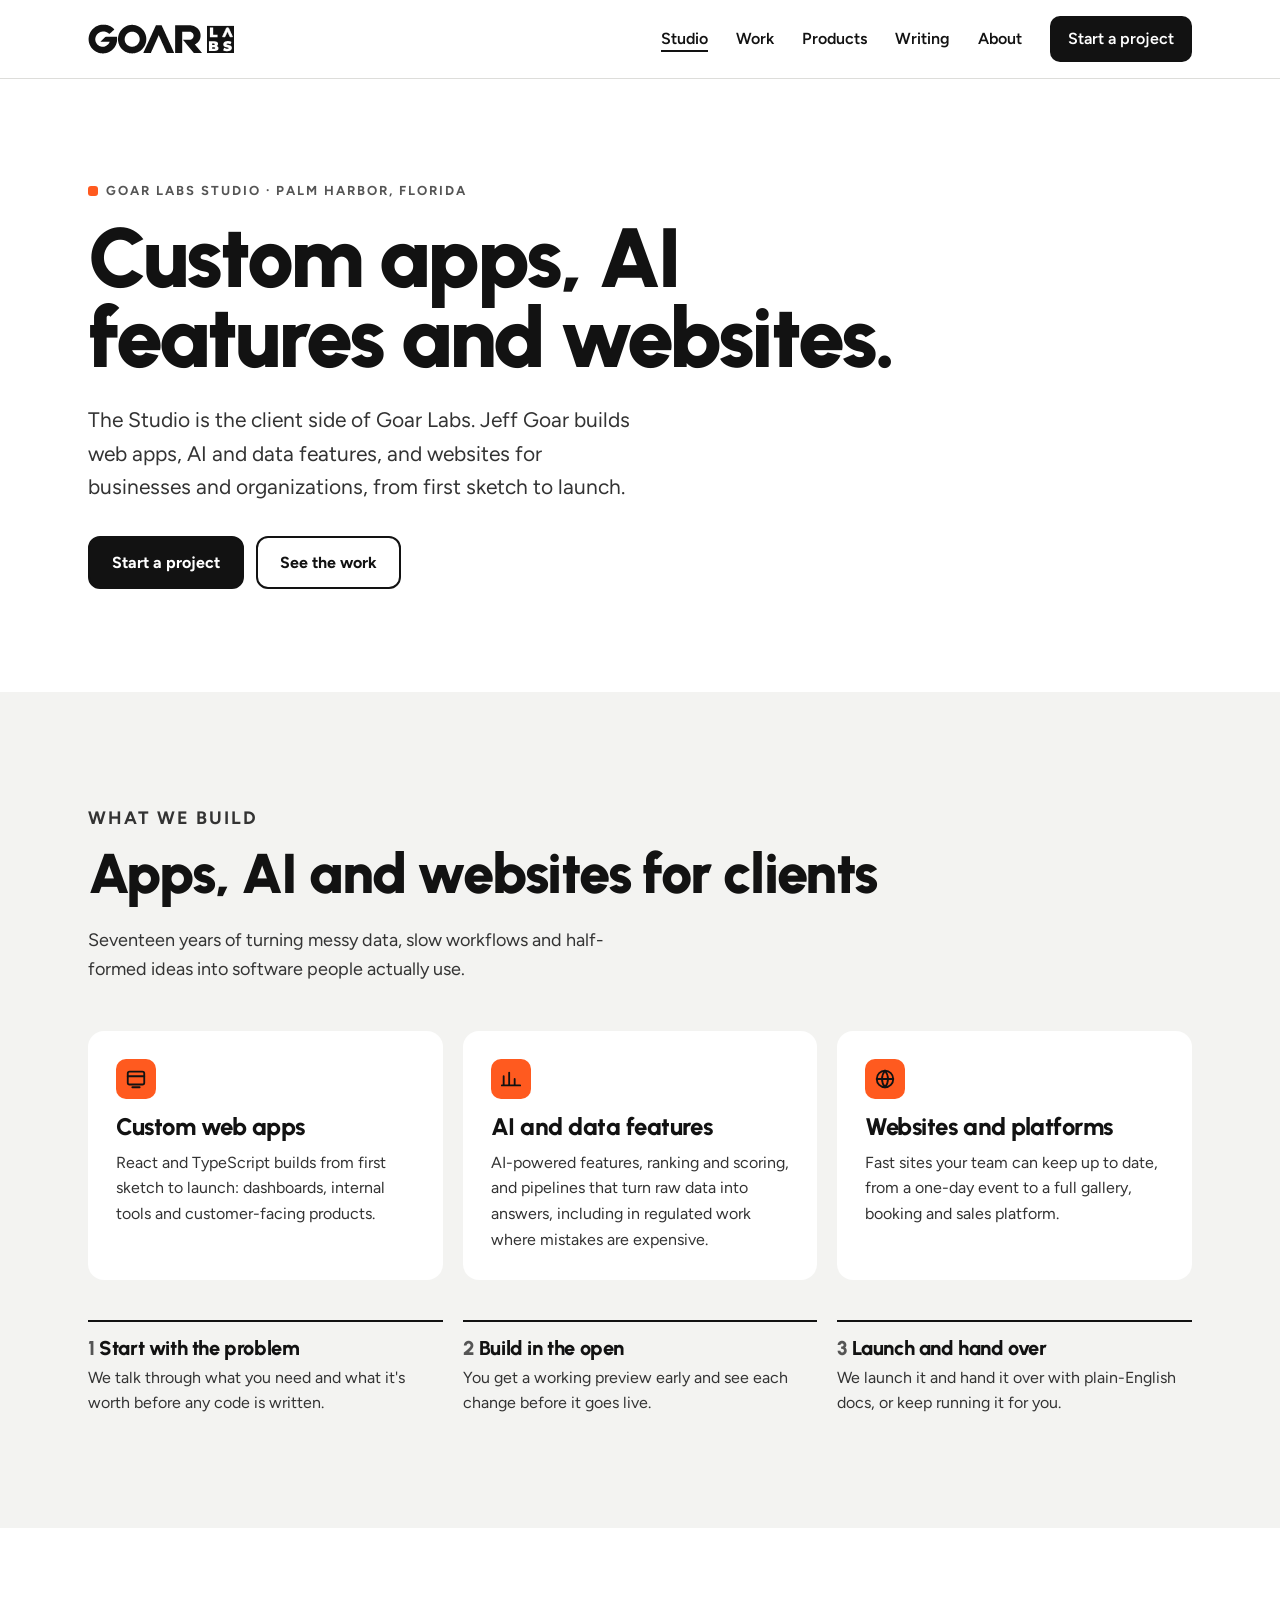
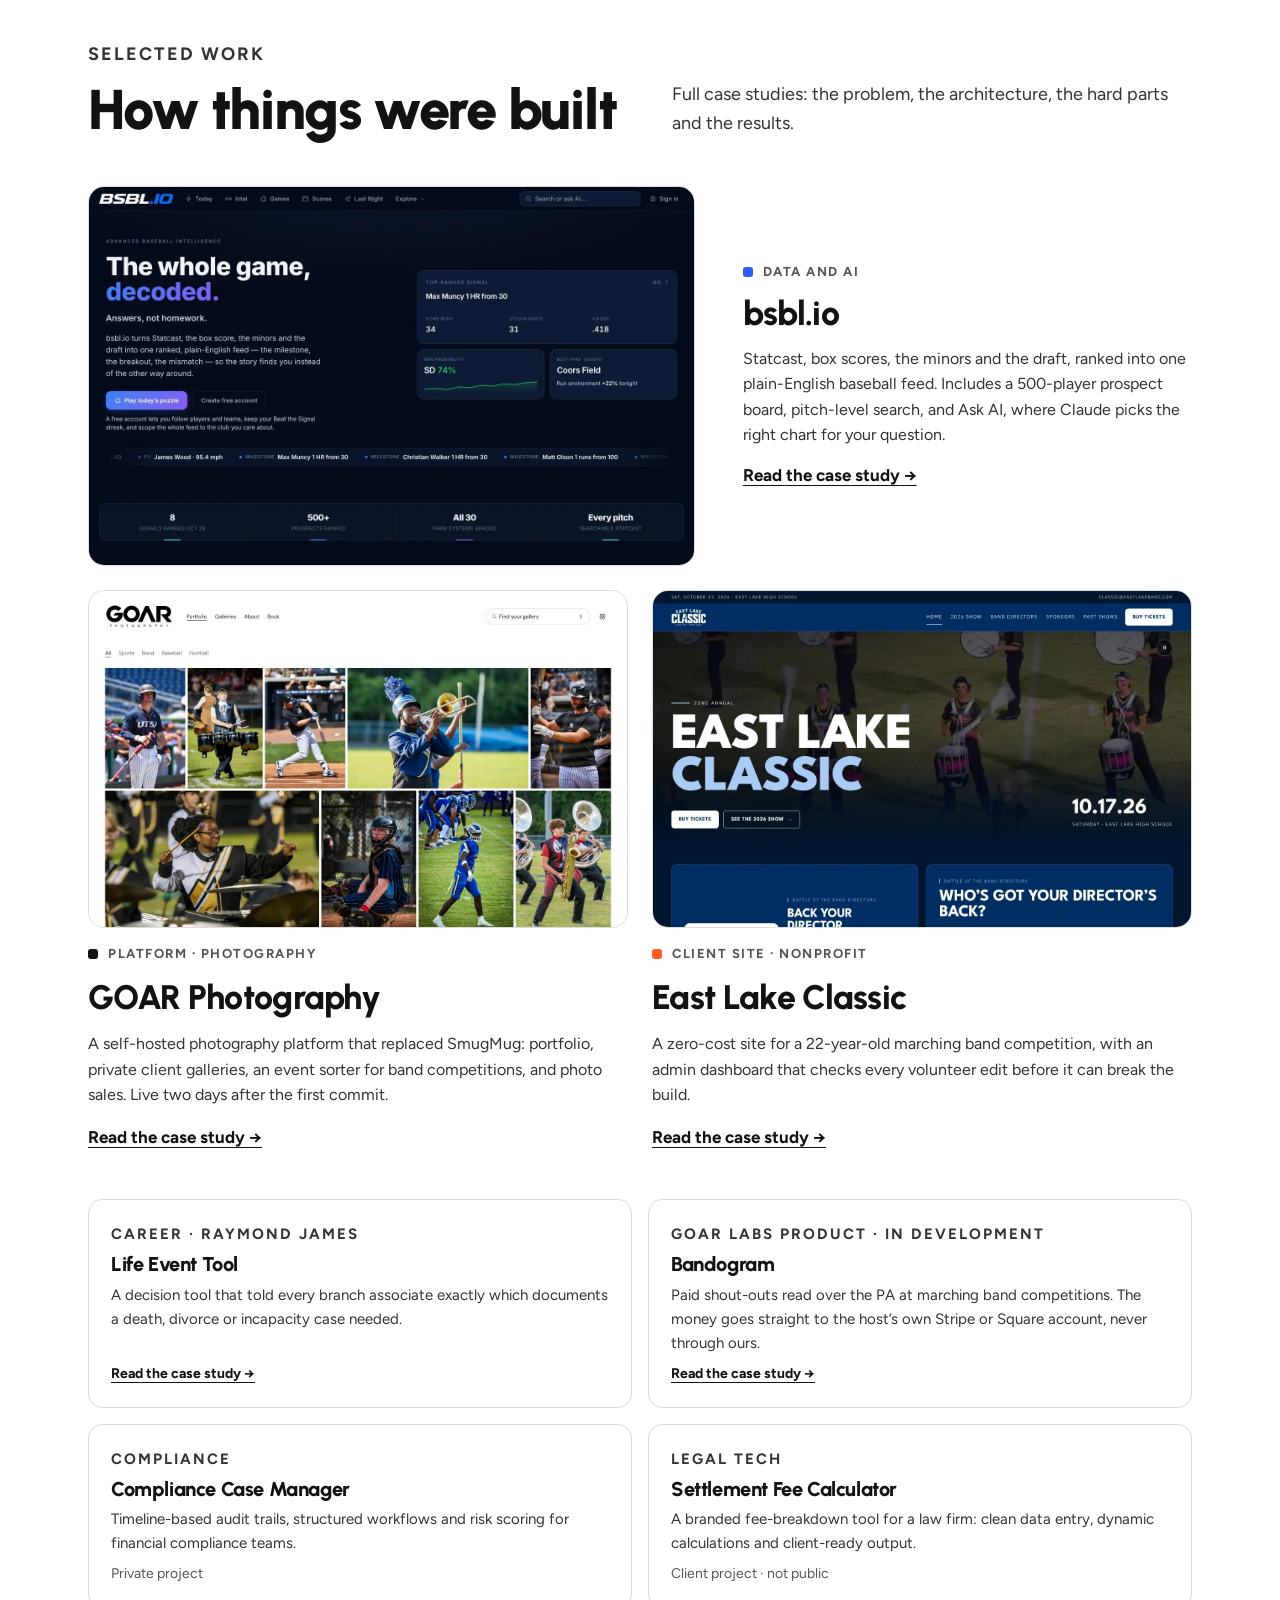
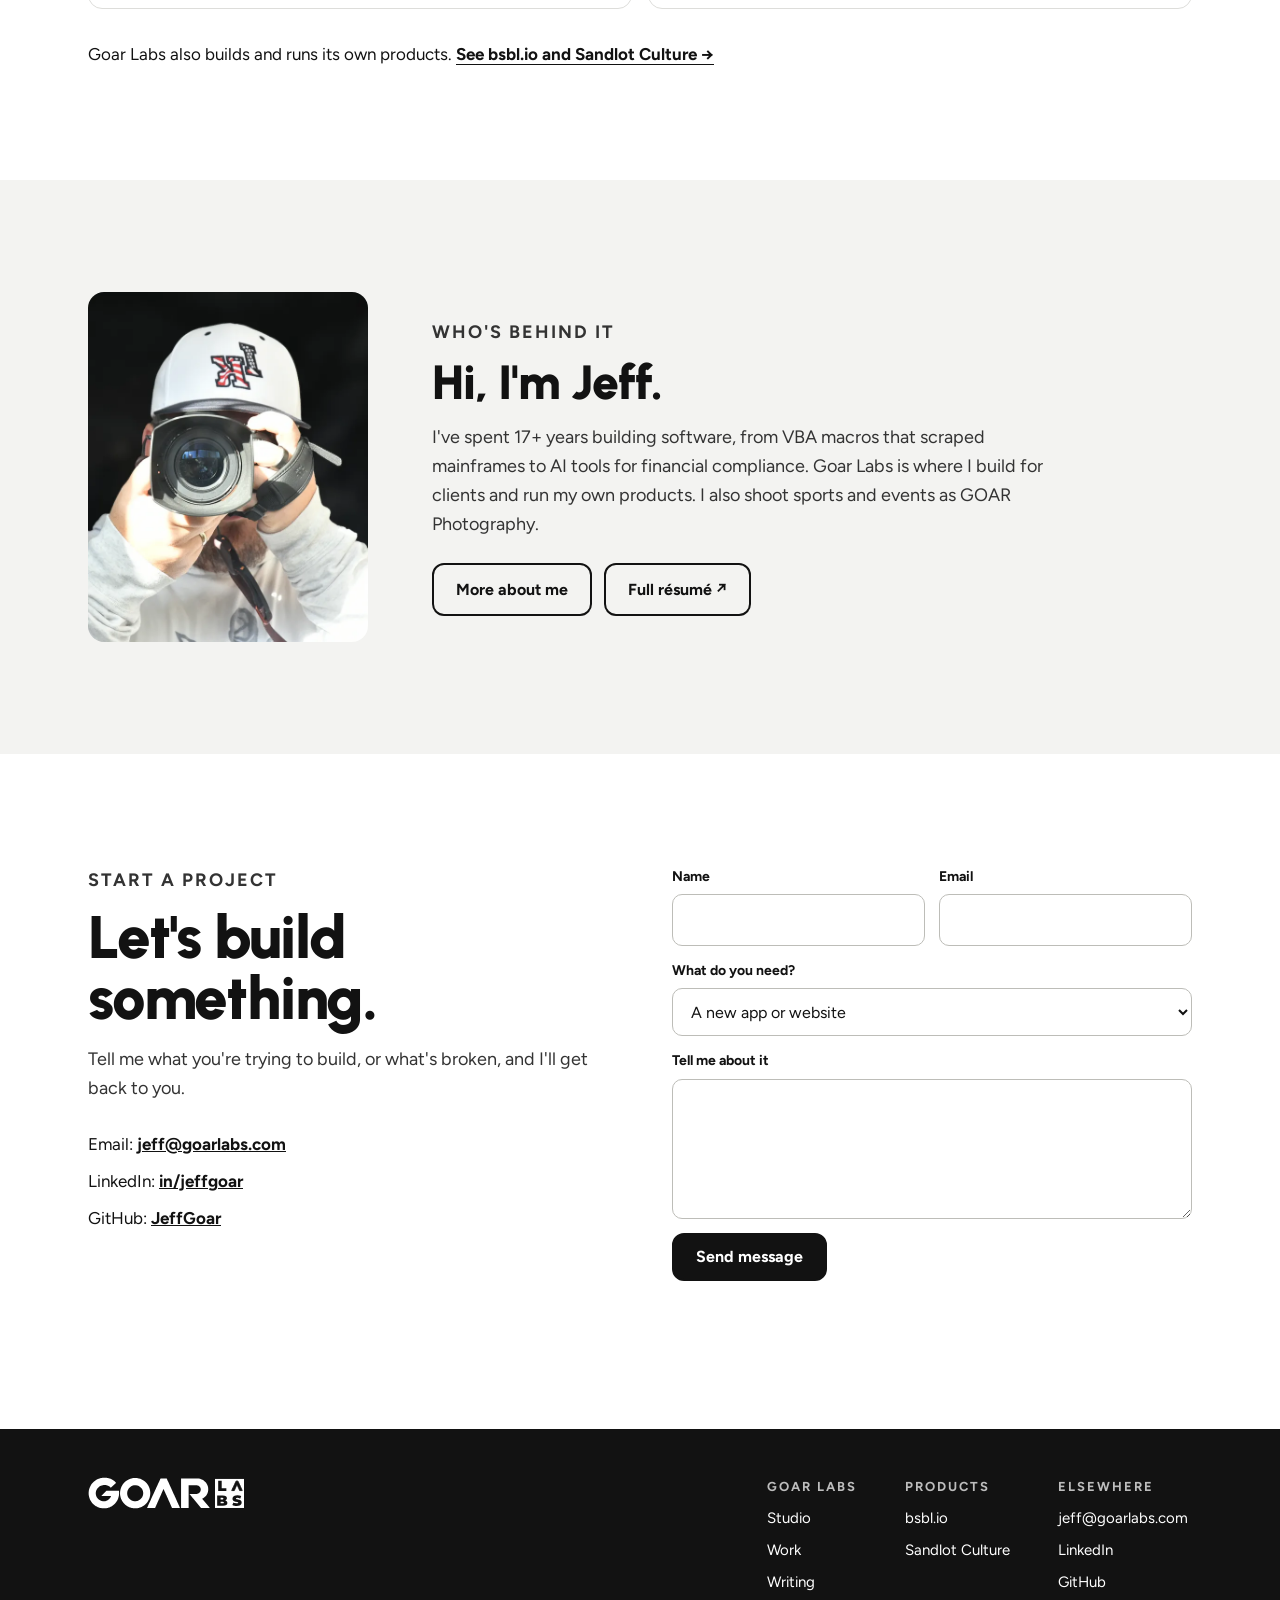
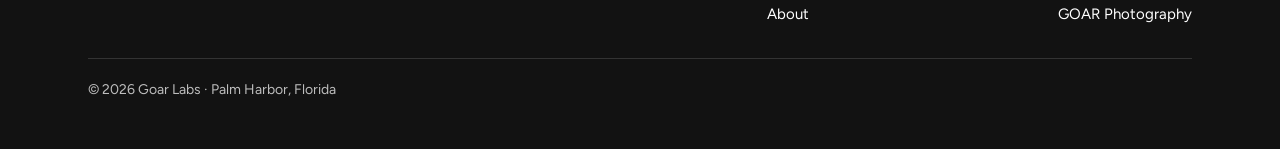
==== studio/index.html @ efc2dc74 "Goar Labs site, with a Studio page for client work Fresh start of goarlabs.com in this repo, moved f" ====
<!DOCTYPE html>
<html lang="en">
<head>
<meta charset="UTF-8">
<meta name="viewport" content="width=device-width, initial-scale=1">
<title>Goar Labs Studio: custom apps, AI features and websites</title>
<meta name="description" content="Goar Labs Studio builds custom web apps, AI and data features, and websites for businesses and organizations. Based in Palm Harbor, Florida.">
<meta name="author" content="Jeff Goar">
<link rel="canonical" href="https://goarlabs.com/studio/">
<meta property="og:type" content="website">
<meta property="og:site_name" content="Goar Labs">
<meta property="og:url" content="https://goarlabs.com/studio/">
<meta property="og:title" content="Goar Labs Studio">
<meta property="og:description" content="Goar Labs Studio builds custom web apps, AI and data features, and websites for businesses and organizations. Based in Palm Harbor, Florida.">
<meta property="og:image" content="https://goarlabs.com/og-image.png">
<meta property="og:image:width" content="1200">
<meta property="og:image:height" content="630">
<meta name="twitter:card" content="summary_large_image">
<meta name="twitter:image" content="https://goarlabs.com/og-image.png">
<meta name="theme-color" content="#FFFFFF">
<link rel="icon" href="/assets/brand/goar-labs-favicon.svg" type="image/svg+xml">
<link rel="icon" href="/assets/brand/favicon-32.png" sizes="32x32" type="image/png">
<link rel="apple-touch-icon" href="/assets/brand/apple-touch-icon.png">
<link rel="preconnect" href="https://fonts.googleapis.com">
<link rel="preconnect" href="https://fonts.gstatic.com" crossorigin>
<link rel="stylesheet" href="https://fonts.googleapis.com/css2?family=Urbanist:wght@700;800;900&family=Figtree:wght@400;500;600;700&display=swap">
<link rel="stylesheet" href="/assets/site.css">
</head>
<body>
<a class="skip-link" href="#main">Skip to content</a>
<header class="site-header"><div class="wrap">
  <a class="brand" href="/" aria-label="Goar Labs home"><img src="/assets/brand/goar-labs-logo.svg" alt="Goar Labs" width="148" height="30"></a>
  <nav class="site-nav" aria-label="Main"><a href="/studio/" aria-current="page">Studio</a><a href="/#work">Work</a><a href="/#products">Products</a><a href="/#writing">Writing</a><a href="/about.html">About</a><a class="nav-cta" href="/#contact">Start a project</a></nav>
</div></header>

<main id="main">

<section class="hero">
  <div class="wrap" style="grid-template-columns: minmax(0, 1fr)">
    <div>
      <p class="eyebrow"><span class="dot dot-studio" style="display: inline-block; margin-right: 8px; vertical-align: -1px"></span>Goar Labs Studio · Palm Harbor, Florida</p>
      <h1 style="margin-top: 16px">Custom apps, AI features and websites.</h1>
      <p class="hero-lede">The Studio is the client side of Goar Labs. Jeff Goar builds web apps, AI and data features, and websites for businesses and organizations, from first sketch to launch.</p>
      <div class="btn-row"><a class="btn btn-primary" href="#contact">Start a project</a><a class="btn btn-secondary" href="#work">See the work</a></div>
    </div>
  </div>
</section>

<section class="section section-panel" id="services">
  <div class="wrap">
    <div class="section-head">
      <div><p class="eyebrow">What we build</p><h2 style="margin-top: 12px">Apps, AI and websites for clients</h2></div>
      <p>Seventeen years of turning messy data, slow workflows and half-formed ideas into software people actually use.</p>
    </div>
    <div class="services">
      <div class="service">
        <span class="service-mark" aria-hidden="true"><svg viewBox="0 0 24 24"><rect x="3" y="4" width="18" height="14" rx="2"/><path d="M3 9h18M8 21h8"/></svg></span>
        <h3>Custom web apps</h3>
        <p>React and TypeScript builds from first sketch to launch: dashboards, internal tools and customer-facing products.</p>
      </div>
      <div class="service">
        <span class="service-mark" aria-hidden="true"><svg viewBox="0 0 24 24"><path d="M4 19V9M10 19V5M16 19v-7M22 19H2"/></svg></span>
        <h3>AI and data features</h3>
        <p>AI-powered features, ranking and scoring, and pipelines that turn raw data into answers, including in regulated work where mistakes are expensive.</p>
      </div>
      <div class="service">
        <span class="service-mark" aria-hidden="true"><svg viewBox="0 0 24 24"><circle cx="12" cy="12" r="9"/><path d="M3 12h18M12 3a14 14 0 0 1 0 18M12 3a14 14 0 0 0 0 18"/></svg></span>
        <h3>Websites and platforms</h3>
        <p>Fast sites your team can keep up to date, from a one-day event to a full gallery, booking and sales platform.</p>
      </div>
    </div>
    <div class="steps">
      <div class="step"><h3>Start with the problem</h3><p>We talk through what you need and what it's worth before any code is written.</p></div>
      <div class="step"><h3>Build in the open</h3><p>You get a working preview early and see each change before it goes live.</p></div>
      <div class="step"><h3>Launch and hand over</h3><p>We launch it and hand it over with plain-English docs, or keep running it for you.</p></div>
    </div>
  </div>
</section>

<section class="section" id="work">
  <div class="wrap">
    <div class="section-head">
      <div><p class="eyebrow">Selected work</p><h2 style="margin-top: 12px">How things were built</h2></div>
      <p>Full case studies: the problem, the architecture, the hard parts and the results.</p>
    </div>
    <div class="work-grid">
      <a class="work-card featured" href="/work/bsbl-io.html">
        <span class="work-shot"><img src="/assets/work/bsbl-io/home.webp" width="1440" height="900" alt="bsbl.io home page with the headline The whole game, decoded and a top-ranked signal card" loading="lazy"></span>
        <span style="display: flex; flex-direction: column; gap: 14px">
          <span class="work-meta"><span class="dot dot-bsbl"></span>Data and AI</span>
          <h3>bsbl.io</h3>
          <p>Statcast, box scores, the minors and the draft, ranked into one plain-English baseball feed. Includes a 500-player prospect board, pitch-level search, and Ask AI, where Claude picks the right chart for your question.</p>
          <span class="text-link">Read the case study →</span>
        </span>
      </a>
      <a class="work-card" href="/work/goar-photography.html">
        <span class="work-shot"><img src="/assets/work/goar-photography/home.webp" width="1440" height="900" alt="GOAR Photography portfolio grid of sports and marching band photos" loading="lazy"></span>
        <span class="work-meta"><span class="dot dot-ink"></span>Platform · Photography</span>
        <h3>GOAR Photography</h3>
        <p>A self-hosted photography platform that replaced SmugMug: portfolio, private client galleries, an event sorter for band competitions, and photo sales. Live two days after the first commit.</p>
        <span class="text-link">Read the case study →</span>
      </a>
      <a class="work-card" href="/work/east-lake-classic.html">
        <span class="work-shot"><img src="/assets/work/east-lake-classic/home.webp" width="1440" height="900" alt="East Lake Classic home page with a marching band hero and the show date" loading="lazy"></span>
        <span class="work-meta"><span class="dot dot-studio"></span>Client site · Nonprofit</span>
        <h3>East Lake Classic</h3>
        <p>A zero-cost site for a 22-year-old marching band competition, with an admin dashboard that checks every volunteer edit before it can break the build.</p>
        <span class="text-link">Read the case study →</span>
      </a>
    </div>
    <div class="mini-grid">
      <a class="mini" href="/work/life-event-tool.html" style="text-decoration: none"><p class="eyebrow">Career · Raymond James</p><h3>Life Event Tool</h3><p>A decision tool that told every branch associate exactly which documents a death, divorce or incapacity case needed.</p><span class="status text-link" style="color: var(--ink)">Read the case study →</span></a>
      <a class="mini" href="/work/bandogram.html" style="text-decoration: none"><p class="eyebrow">Goar Labs product · In development</p><h3>Bandogram</h3><p>Paid shout-outs read over the PA at marching band competitions. The money goes straight to the host’s own Stripe or Square account, never through ours.</p><span class="status text-link" style="color: var(--ink)">Read the case study →</span></a>
      <div class="mini"><p class="eyebrow">Compliance</p><h3>Compliance Case Manager</h3><p>Timeline-based audit trails, structured workflows and risk scoring for financial compliance teams.</p><span class="status">Private project</span></div>
      <div class="mini"><p class="eyebrow">Legal tech</p><h3>Settlement Fee Calculator</h3><p>A branded fee-breakdown tool for a law firm: clean data entry, dynamic calculations and client-ready output.</p><span class="status">Client project · not public</span></div>
    </div>
    <p style="margin-top: 32px">Goar Labs also builds and runs its own products. <a class="text-link" href="/#products">See bsbl.io and Sandlot Culture →</a></p>
  </div>
</section>

<section class="section section-panel about-strip">
  <div class="wrap">
    <img src="/assets/about/jeff-600.webp" width="600" height="750" alt="Jeff Goar holding a camera" loading="lazy">
    <div>
      <p class="eyebrow">Who's behind it</p>
      <h2 style="margin-top: 12px">Hi, I'm Jeff.</h2>
      <p>I've spent 17+ years building software, from VBA macros that scraped mainframes to AI tools for financial compliance. Goar Labs is where I build for clients and run my own products. I also shoot sports and events as GOAR Photography.</p>
      <div class="btn-row"><a class="btn btn-secondary" href="/about.html">More about me</a><a class="btn btn-secondary" href="https://www.jeffgoar.com/#experience" target="_blank" rel="noopener">Full résumé ↗</a></div>
    </div>
  </div>
</section>

<section class="section contact" id="contact">
  <div class="wrap">
    <div class="contact-intro">
      <p class="eyebrow">Start a project</p>
      <h2 style="margin-top: 12px">Let's build something.</h2>
      <p>Tell me what you're trying to build, or what's broken, and I'll get back to you.</p>
      <div class="contact-direct">
        <span>Email: <a href="mailto:jeff@goarlabs.com">jeff@goarlabs.com</a></span>
        <span>LinkedIn: <a href="https://www.linkedin.com/in/jeffgoar/" target="_blank" rel="noopener">in/jeffgoar</a></span>
        <span>GitHub: <a href="https://github.com/JeffGoar" target="_blank" rel="noopener">JeffGoar</a></span>
      </div>
    </div>
    <form class="contact-form" id="contact-form" novalidate>
      <div class="field-row">
        <div class="field"><label for="cf-name">Name</label><input id="cf-name" name="name" type="text" autocomplete="name" required></div>
        <div class="field"><label for="cf-email">Email</label><input id="cf-email" name="email" type="email" autocomplete="email" required></div>
      </div>
      <div class="field"><label for="cf-kind">What do you need?</label>
        <select id="cf-kind" name="kind"><option>A new app or website</option><option>An AI or data feature</option><option>Fixing or improving something</option><option>Something else</option></select>
      </div>
      <div class="field"><label for="cf-message">Tell me about it</label><textarea id="cf-message" name="message" required></textarea></div>
      <div><button class="btn btn-primary" type="submit">Send message</button></div>
      <p class="form-status" id="form-status" role="status" aria-live="polite"></p>
    </form>
  </div>
</section>
</main>

<footer class="site-footer"><div class="wrap">
  <a href="/" aria-label="Goar Labs home"><img src="/assets/brand/goar-labs-logo-white.svg" alt="Goar Labs" width="158" height="32"></a>
  <div class="footer-cols">
    <div><b>Goar Labs</b><a href="/studio/">Studio</a><a href="/#work">Work</a><a href="/#writing">Writing</a><a href="/about.html">About</a></div>
    <div><b>Products</b><a href="https://bsbl.io" target="_blank" rel="noopener">bsbl.io</a><span>Sandlot Culture</span></div>
    <div><b>Elsewhere</b><a href="mailto:jeff@goarlabs.com">jeff@goarlabs.com</a><a href="https://www.linkedin.com/in/jeffgoar/" target="_blank" rel="noopener">LinkedIn</a><a href="https://github.com/JeffGoar" target="_blank" rel="noopener">GitHub</a><a href="https://goarphotography.com" target="_blank" rel="noopener">GOAR Photography</a></div>
  </div>
  <p class="footer-base">© 2026 Goar Labs · Palm Harbor, Florida</p>
</div></footer>

<script>
// Set to a form endpoint (e.g. https://formspree.io/f/xxxxxxx) to send in the background.
// While empty, the form opens a pre-filled email instead.
var FORM_ENDPOINT = '';
var CONTACT_EMAIL = 'jeff@goarlabs.com';
document.getElementById('contact-form').addEventListener('submit', function (e) {
  e.preventDefault();
  var form = this;
  var name = form.name.value.trim(), email = form.email.value.trim(), kind = form.kind.value, msg = form.message.value.trim();
  var status = document.getElementById('form-status');
  function say(text, kindClass) { status.textContent = text; status.className = 'form-status ' + (kindClass || ''); }
  if (!name || !email || !msg) { say('Please fill in your name, email and message.', 'is-error'); return; }
  if (!/^[^\s@]+@[^\s@]+\.[^\s@]+$/.test(email)) { say('Please enter a valid email address.', 'is-error'); return; }
  if (!FORM_ENDPOINT) {
    window.location.href = 'mailto:' + CONTACT_EMAIL + '?subject=' + encodeURIComponent(kind + ' — ' + name) +
      '&body=' + encodeURIComponent(msg + '\n\n— ' + name + ' (' + email + ')');
    say('Opening your email app… If nothing happens, email ' + CONTACT_EMAIL + ' directly.', 'is-ok');
    return;
  }
  var btn = form.querySelector('button'); btn.disabled = true; say('Sending…');
  fetch(FORM_ENDPOINT, { method: 'POST', headers: { 'Content-Type': 'application/json', 'Accept': 'application/json' }, body: JSON.stringify({ name: name, email: email, kind: kind, message: msg }) })
    .then(function (r) { if (!r.ok) throw new Error(r.status); form.reset(); say('Thanks, ' + name + '! Your message is on its way.', 'is-ok'); })
    .catch(function () { say('Something went wrong. Please email ' + CONTACT_EMAIL + ' directly.', 'is-error'); })
    .then(function () { btn.disabled = false; });
});
</script>
</body>
</html>
---- assets/site.css ----
/* Goar Labs site styles. One stylesheet for every page; case studies add work/case-study.css. */
:root {
  --ink: #121212; --paper: #FFFFFF; --panel: #F3F3F1; --line: #DDDDDA; --muted: #555555;
  --studio: #FF5A1F; --bsbl: #2F5BFF; --sandlot: #1F7A4D;
  --display: 'Urbanist', 'Helvetica Neue', Arial, sans-serif;
  --body: 'Figtree', 'Helvetica Neue', Arial, sans-serif;
  --mono: 'JetBrains Mono', ui-monospace, Menlo, monospace;
  --max: 1200px;
  --gutter: clamp(20px, 5vw, 48px);
}
*, *::before, *::after { box-sizing: border-box; }
html { scroll-behavior: smooth; -webkit-text-size-adjust: 100%; }
body { margin: 0; background: var(--paper); color: var(--ink); font-family: var(--body); font-size: 17px; line-height: 1.6; -webkit-font-smoothing: antialiased; }
img { max-width: 100%; height: auto; display: block; }
a { color: inherit; }
h1, h2, h3 { font-family: var(--display); font-weight: 800; line-height: 1.02; letter-spacing: -0.02em; margin: 0; text-wrap: balance; }
p { margin: 0; }
:focus-visible { outline: 3px solid var(--bsbl); outline-offset: 3px; border-radius: 4px; }
.skip-link { position: absolute; left: -9999px; top: 8px; background: var(--ink); color: var(--paper); padding: 10px 16px; z-index: 100; }
.skip-link:focus { left: 8px; }
.wrap { max-width: var(--max); margin: 0 auto; padding-inline: var(--gutter); }
.eyebrow { font-size: 13px; font-weight: 700; letter-spacing: 2px; text-transform: uppercase; color: var(--muted); }

/* Header */
.site-header { position: sticky; top: 0; z-index: 50; background: rgba(255,255,255,0.94); backdrop-filter: saturate(1.4) blur(10px); border-bottom: 1px solid var(--line); }
.site-header .wrap { display: flex; align-items: center; justify-content: space-between; gap: 16px 32px; flex-wrap: wrap; padding-block: 16px; }
.brand { display: inline-flex; flex-shrink: 0; }
.brand img { height: 30px; width: auto; }
.site-nav { display: flex; align-items: center; gap: 6px 28px; flex-wrap: wrap; }
.site-nav a { text-decoration: none; font-weight: 600; font-size: 16px; padding: 8px 0; }
.site-nav a:hover { color: var(--muted); }
.site-nav a[aria-current="page"] { text-decoration: underline; text-underline-offset: 6px; text-decoration-thickness: 2px; }
.site-nav .nav-cta { background: var(--ink); color: var(--paper); padding: 10px 18px; border-radius: 10px; }
.site-nav .nav-cta:hover { background: #333; color: var(--paper); }

/* Buttons */
.btn { display: inline-flex; align-items: center; justify-content: center; gap: 8px; min-height: 48px; padding: 12px 22px; border-radius: 12px; font-family: var(--body); font-size: 16px; font-weight: 700; text-decoration: none; border: 2px solid var(--ink); cursor: pointer; transition: background 0.2s, color 0.2s, transform 0.2s; }
.btn-primary { background: var(--ink); color: var(--paper); }
.btn-primary:hover { background: #333; border-color: #333; }
.btn-secondary { background: transparent; color: var(--ink); }
.btn-secondary:hover { background: var(--ink); color: var(--paper); }
.btn-row { display: flex; flex-wrap: wrap; gap: 12px; }

/* Sections */
.section { padding-block: clamp(64px, 9vw, 112px); }
.section-panel { background: var(--panel); }
.section-head { display: flex; justify-content: space-between; align-items: flex-end; gap: 24px; flex-wrap: wrap; margin-bottom: clamp(32px, 4vw, 48px); }
.section-head h2 { font-size: clamp(36px, 5vw, 56px); font-weight: 900; }
.section-head p { max-width: 520px; color: #333; font-size: 18px; }
.text-link { font-weight: 700; text-decoration: underline; text-underline-offset: 4px; }
.text-link:hover { color: var(--muted); }

/* Hero */
.hero { padding-block: clamp(56px, 8vw, 104px); }
.hero .wrap { display: grid; grid-template-columns: minmax(0, 1.25fr) minmax(0, 1fr); gap: clamp(32px, 5vw, 64px); align-items: center; }
.hero h1 { font-size: clamp(44px, 7vw, 84px); font-weight: 900; letter-spacing: -0.035em; line-height: 0.96; }
.hero-lede { font-size: clamp(18px, 2vw, 21px); color: #333; max-width: 560px; margin: 24px 0 32px; }
.hero-tiles { display: flex; flex-direction: column; gap: 12px; }

/* Venture tiles: one color per part of Goar Labs */
.tile { display: flex; flex-direction: column; justify-content: flex-end; gap: 2px; min-height: 112px; padding: 18px 24px; border-radius: 16px; text-decoration: none; transition: transform 0.25s; }
a.tile:hover { transform: translateX(4px); }
.tile b { font-family: var(--display); font-size: 28px; font-weight: 800; letter-spacing: -0.01em; line-height: 1.1; }
.tile span { font-size: 15px; font-weight: 600; }
.tile-studio { background: var(--studio); color: var(--ink); }
.tile-bsbl { background: var(--bsbl); color: var(--paper); }
.tile-sandlot { background: var(--sandlot); color: var(--paper); }
.tile-neutral { background: var(--panel); color: var(--ink); }
.tile-neutral span { color: var(--muted); }

/* Studio services */
.services { display: grid; grid-template-columns: repeat(3, minmax(0, 1fr)); gap: 20px; }
.service { background: var(--paper); border-radius: 16px; padding: 28px; display: flex; flex-direction: column; gap: 10px; }
.service h3 { font-size: 24px; }
.service p { color: #333; font-size: 16px; }
.service-mark { width: 40px; height: 40px; border-radius: 10px; background: var(--studio); display: flex; align-items: center; justify-content: center; margin-bottom: 6px; }
.service-mark svg { width: 22px; height: 22px; stroke: var(--ink); fill: none; stroke-width: 2; stroke-linecap: round; stroke-linejoin: round; }
.steps { display: grid; grid-template-columns: repeat(3, minmax(0, 1fr)); gap: 20px; margin-top: 40px; counter-reset: step; }
.step { border-top: 2px solid var(--ink); padding-top: 16px; }
.step h3 { font-size: 20px; margin-bottom: 6px; }
.step h3::before { counter-increment: step; content: counter(step) "  "; color: var(--muted); }
.step p { color: #333; font-size: 16px; }

/* Products and companies */
.ventures { display: grid; grid-template-columns: repeat(2, minmax(0, 1fr)); gap: 20px; }
.venture { border-radius: 20px; padding: clamp(28px, 4vw, 40px); display: flex; flex-direction: column; gap: 14px; min-height: 320px; }
.venture .eyebrow { color: inherit; opacity: 0.9; }
.venture h3 { font-size: clamp(34px, 4vw, 44px); font-weight: 900; }
.venture p { font-size: 17px; max-width: 460px; }
.venture .venture-links { margin-top: auto; display: flex; flex-wrap: wrap; gap: 12px 24px; }
.venture .venture-links a { font-weight: 700; text-decoration: underline; text-underline-offset: 4px; }
.venture-bsbl { background: var(--bsbl); color: var(--paper); }
.venture-sandlot { background: var(--sandlot); color: var(--paper); }

/* Work */
.work-grid { display: grid; grid-template-columns: repeat(2, minmax(0, 1fr)); gap: 24px; }
.work-card { display: flex; flex-direction: column; gap: 16px; text-decoration: none; }
.work-card.featured { grid-column: 1 / -1; display: grid; grid-template-columns: minmax(0, 1.35fr) minmax(0, 1fr); gap: clamp(24px, 4vw, 48px); align-items: center; }
.work-shot { border-radius: 16px; overflow: hidden; border: 1px solid var(--line); background: var(--panel); }
.work-shot img { width: 100%; aspect-ratio: 16 / 10; object-fit: cover; object-position: top; transition: transform 0.5s; }
.work-card:hover .work-shot img { transform: scale(1.02); }
.work-card h3 { font-size: clamp(26px, 3vw, 34px); }
.work-card p { color: #333; font-size: 16px; }
.work-meta { display: flex; align-items: center; gap: 10px; font-size: 13px; font-weight: 700; letter-spacing: 1.5px; text-transform: uppercase; color: var(--muted); }
.dot { width: 10px; height: 10px; border-radius: 3px; flex-shrink: 0; }
.dot-studio { background: var(--studio); } .dot-bsbl { background: var(--bsbl); } .dot-sandlot { background: var(--sandlot); } .dot-ink { background: var(--ink); }
.work-card .text-link { align-self: flex-start; }
.mini-grid { display: grid; grid-template-columns: repeat(2, minmax(0, 1fr)); gap: 16px; margin-top: 48px; }
.mini { border: 1px solid var(--line); border-radius: 14px; padding: 22px; display: flex; flex-direction: column; gap: 8px; }
.mini h3 { font-size: 20px; }
.mini p { color: #333; font-size: 15px; }
.mini .status { margin-top: auto; font-size: 14px; color: var(--muted); }
.mini-wide { grid-column: 1 / -1; }

/* Writing */
.post-grid { display: grid; grid-template-columns: repeat(3, minmax(0, 1fr)); gap: 20px; }
.post { background: var(--paper); border-radius: 16px; padding: 26px; display: flex; flex-direction: column; gap: 10px; text-decoration: none; transition: transform 0.25s; }
.post:hover { transform: translateY(-3px); }
.post h3 { font-size: 22px; line-height: 1.2; }
.post p { color: #333; font-size: 15px; }
.post .work-meta { margin-top: auto; padding-top: 8px; }

/* About strip */
.about-strip .wrap { display: grid; grid-template-columns: 280px minmax(0, 1fr); gap: clamp(28px, 5vw, 64px); align-items: center; }
.about-strip img { border-radius: 16px; aspect-ratio: 4 / 5; object-fit: cover; width: 100%; }
.about-strip h2 { font-size: clamp(32px, 4vw, 48px); font-weight: 900; margin-bottom: 16px; }
.about-strip p { font-size: 18px; color: #333; max-width: 640px; }
.about-strip .btn-row { margin-top: 24px; }

/* Contact */
.contact .wrap { display: grid; grid-template-columns: minmax(0, 1fr) minmax(0, 1fr); gap: clamp(32px, 5vw, 64px); }
.contact h2 { font-size: clamp(40px, 5vw, 60px); font-weight: 900; margin-bottom: 16px; }
.contact-intro p { font-size: 18px; color: #333; }
.contact-direct { margin-top: 28px; display: flex; flex-direction: column; gap: 10px; font-size: 17px; }
.contact-direct a { font-weight: 700; }
.contact-form { display: flex; flex-direction: column; gap: 14px; }
.field { display: flex; flex-direction: column; gap: 6px; }
.field label { font-size: 14px; font-weight: 700; }
.field input, .field textarea, .field select { font: inherit; font-size: 16px; color: var(--ink); background: var(--paper); border: 1.5px solid #BDBDB8; border-radius: 10px; padding: 12px 14px; min-height: 48px; }
.field input:focus, .field textarea:focus, .field select:focus { border-color: var(--ink); outline: 2px solid var(--ink); outline-offset: 0; }
.field textarea { min-height: 140px; resize: vertical; }
.field-row { display: grid; grid-template-columns: repeat(2, minmax(0, 1fr)); gap: 14px; }
.form-status { font-size: 15px; min-height: 1.5em; }
.form-status.is-error { color: #B42318; }
.form-status.is-ok { color: var(--sandlot); }

/* Footer */
.site-footer { background: var(--ink); color: var(--paper); padding-block: 48px; }
.site-footer .wrap { display: flex; justify-content: space-between; align-items: flex-start; gap: 32px; flex-wrap: wrap; }
.site-footer img { height: 32px; width: auto; }
.footer-cols { display: flex; gap: 48px; flex-wrap: wrap; }
.footer-cols div { display: flex; flex-direction: column; gap: 8px; font-size: 15px; }
.footer-cols b { font-size: 13px; letter-spacing: 2px; text-transform: uppercase; color: #BDBDBD; font-weight: 700; }
.footer-cols a { text-decoration: none; color: var(--paper); }
.footer-cols a:hover { text-decoration: underline; }
.footer-base { width: 100%; border-top: 1px solid #333; padding-top: 20px; font-size: 14px; color: #BDBDBD; }

/* Long-form pages (about, articles) */
.page-head { padding-block: clamp(48px, 7vw, 88px) clamp(24px, 4vw, 40px); }
.page-head h1 { font-size: clamp(42px, 6vw, 72px); font-weight: 900; }
.page-head p { font-size: 20px; color: #333; max-width: 680px; margin-top: 18px; }
.article { max-width: 720px; margin: 0 auto; padding: clamp(40px, 6vw, 72px) var(--gutter) 64px; }
.article .back { font-weight: 700; text-decoration: none; font-size: 15px; }
.article .back:hover { text-decoration: underline; }
.article-meta { display: flex; align-items: center; gap: 12px; flex-wrap: wrap; margin: 28px 0 16px; }
.article h1 { font-size: clamp(36px, 5vw, 52px); font-weight: 900; margin-bottom: 32px; }
.article-body p { font-size: 18px; line-height: 1.8; color: #262626; }
.article-body p + p { margin-top: 1.3em; }
.article-body strong { color: var(--ink); }
.article-body code { font-family: var(--mono); font-size: 0.85em; background: var(--panel); padding: 0.1em 0.4em; border-radius: 4px; }
.article-related { margin-top: 40px; padding: 22px 24px; background: var(--panel); border-radius: 14px; display: flex; justify-content: space-between; align-items: center; gap: 12px; flex-wrap: wrap; }
.share-row { display: flex; flex-wrap: wrap; gap: 10px; margin-top: 40px; padding-top: 28px; border-top: 1px solid var(--line); }
.share-btn { display: inline-flex; align-items: center; gap: 6px; min-height: 40px; padding: 8px 14px; border: 1.5px solid var(--line); border-radius: 10px; background: none; font: inherit; font-size: 14px; font-weight: 600; text-decoration: none; cursor: pointer; }
.share-btn:hover { border-color: var(--ink); }
.share-btn svg { width: 14px; height: 14px; fill: currentColor; }
.article-nav { display: flex; justify-content: space-between; gap: 20px; margin-top: 40px; padding-top: 28px; border-top: 1px solid var(--line); }
.article-nav a { text-decoration: none; max-width: 45%; display: flex; flex-direction: column; gap: 4px; }
.article-nav a:hover b { text-decoration: underline; }
.article-nav span { font-size: 13px; font-weight: 700; letter-spacing: 1.5px; text-transform: uppercase; color: var(--muted); }

.article-date { font-size: 15px; color: var(--muted); }
.article-tag { font-size: 12px; font-weight: 700; letter-spacing: 2px; text-transform: uppercase; background: var(--panel); padding: 4px 10px; border-radius: 6px; }
.article-title { font-size: clamp(36px, 5vw, 52px); font-weight: 900; margin-bottom: 32px; }
.article-related-label { font-size: 13px; font-weight: 700; letter-spacing: 1.5px; text-transform: uppercase; color: var(--muted); }
.article-related-link { font-weight: 700; }
.article-nav-label { font-size: 13px; font-weight: 700; letter-spacing: 1.5px; text-transform: uppercase; color: var(--muted); }
.article-nav-title { font-family: var(--display); font-size: 20px; font-weight: 800; }
.article-nav a:hover .article-nav-title { text-decoration: underline; }
.copied-toast { border-color: var(--sandlot) !important; color: var(--sandlot); }

/* About page */
.about-grid { display: grid; grid-template-columns: minmax(0, 1.3fr) minmax(0, 1fr); gap: clamp(32px, 5vw, 64px); align-items: start; }
.about-grid img { border-radius: 16px; aspect-ratio: 4 / 5; object-fit: cover; width: 100%; max-width: 420px; justify-self: end; }
.prose p { font-size: 18px; color: #262626; }
.prose p + p { margin-top: 1.2em; }
.stat-row { display: grid; grid-template-columns: repeat(3, minmax(0, 1fr)); gap: 16px; margin-top: 32px; }
.stat { background: var(--panel); border-radius: 14px; padding: 20px; }
.stat b { display: block; font-family: var(--display); font-size: 40px; font-weight: 900; line-height: 1; }
.stat span { font-size: 14px; color: var(--muted); }
.expertise { display: grid; grid-template-columns: repeat(3, minmax(0, 1fr)); gap: 20px; }
.chips { display: flex; flex-wrap: wrap; gap: 8px; margin-top: 32px; }
.chips span { font-size: 14px; font-weight: 600; padding: 6px 12px; border-radius: 999px; background: var(--paper); border: 1px solid var(--line); }
.timeline { display: flex; flex-direction: column; }
.timeline-item { display: grid; grid-template-columns: 220px minmax(0, 1fr); gap: 24px; padding: 24px 0; border-top: 1px solid var(--line); }
.timeline-item:last-child { border-bottom: 1px solid var(--line); }
.timeline-when { font-size: 15px; color: var(--muted); font-weight: 600; }
.timeline-item h3 { font-size: 22px; margin-bottom: 4px; }
.timeline-item .org { font-weight: 700; margin-bottom: 8px; }
.timeline-item p { color: #333; font-size: 16px; }

/* 404 */
.not-found { min-height: 60vh; display: flex; flex-direction: column; align-items: flex-start; justify-content: center; gap: 18px; }
.not-found .code { font-family: var(--display); font-size: clamp(80px, 14vw, 160px); font-weight: 900; line-height: 0.9; }

/* Responsive */
@media (max-width: 900px) {
  .hero .wrap, .work-card.featured, .contact .wrap, .about-grid { grid-template-columns: minmax(0, 1fr); }
  .services, .steps, .post-grid, .mini-grid, .expertise { grid-template-columns: minmax(0, 1fr); }
  .ventures, .work-grid { grid-template-columns: minmax(0, 1fr); }
  .about-strip .wrap { grid-template-columns: minmax(0, 1fr); }
  .about-strip img { max-width: 280px; }
  .about-grid img { justify-self: start; max-width: 320px; }
  .timeline-item { grid-template-columns: minmax(0, 1fr); gap: 6px; }
}
@media (max-width: 600px) {
  body { font-size: 16px; }
  .site-nav { gap: 4px 18px; width: 100%; }
  .site-nav .nav-cta { margin-left: auto; }
  .field-row, .stat-row { grid-template-columns: minmax(0, 1fr); }
  .hero-tiles .tile { min-height: 88px; }
  .tile b { font-size: 24px; }
}
@media (prefers-reduced-motion: reduce) {
  html { scroll-behavior: auto; }
  *, *::before, *::after { transition: none !important; }
}
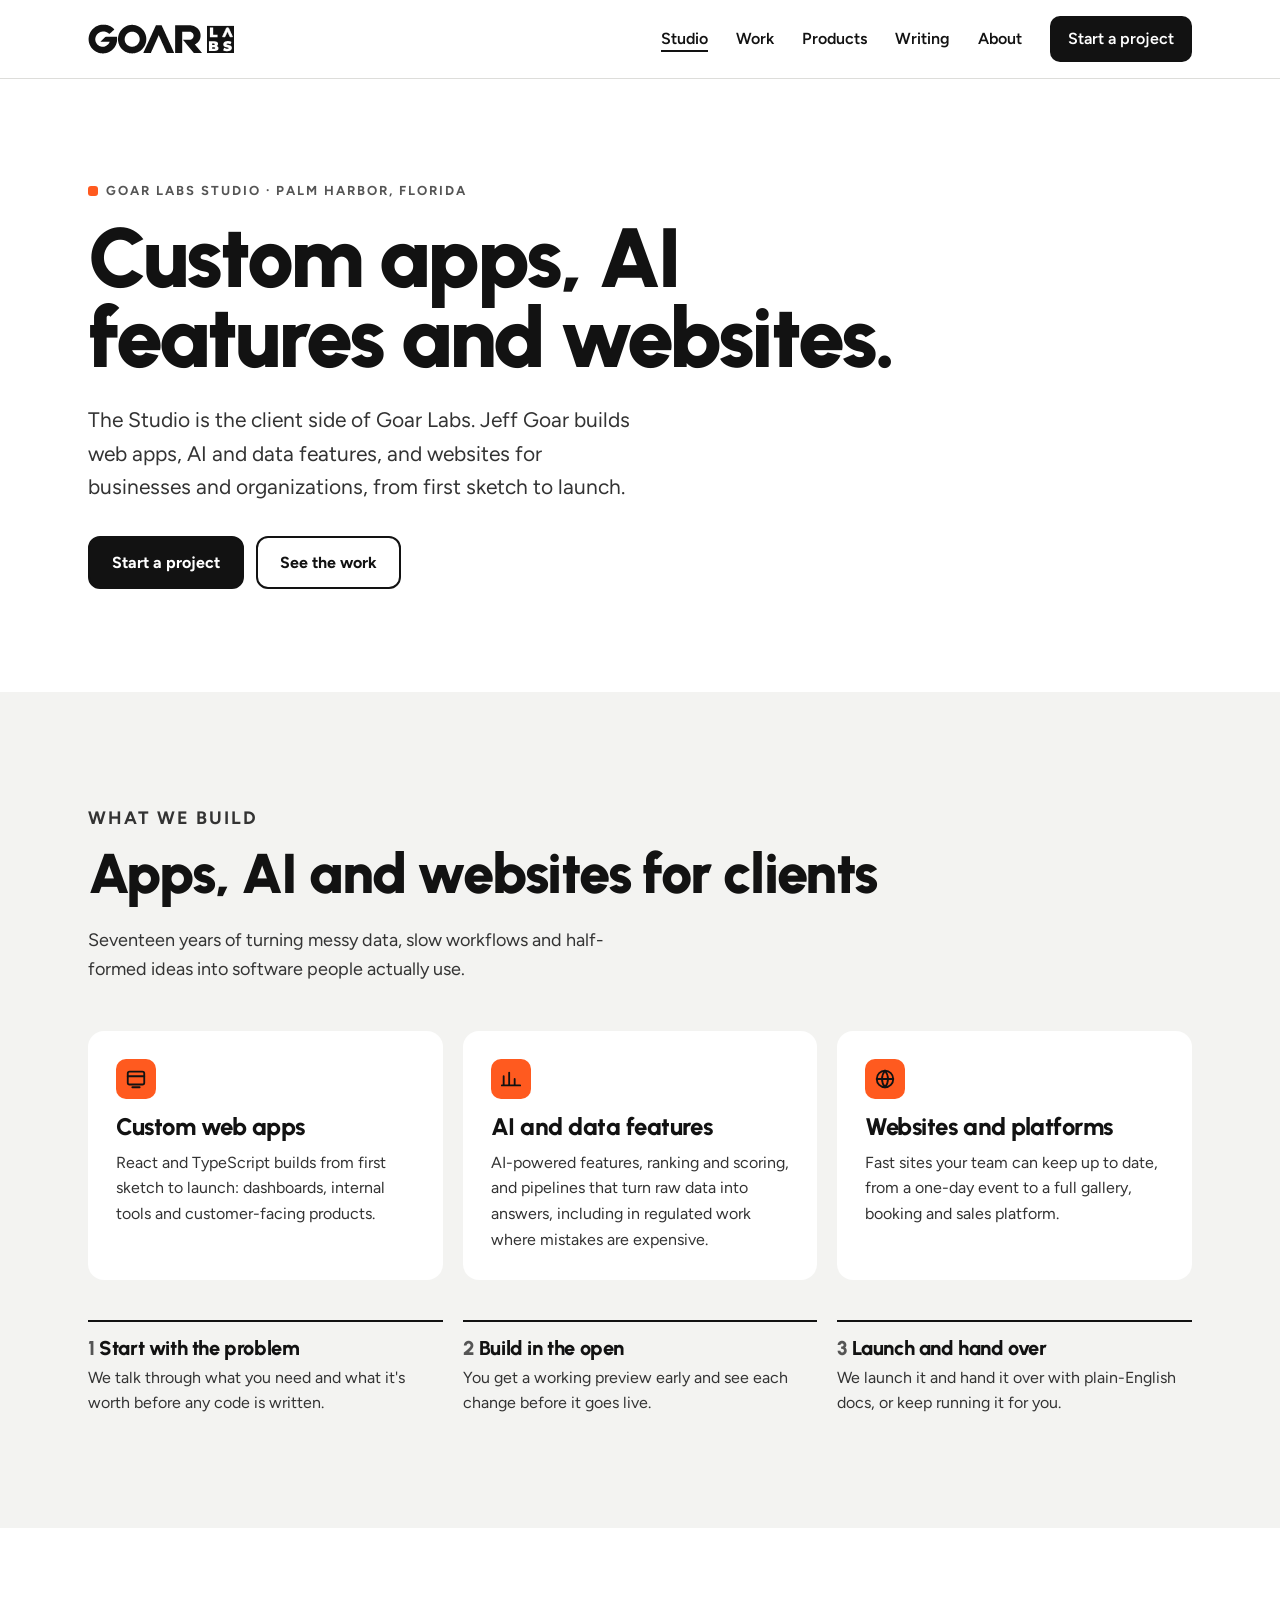
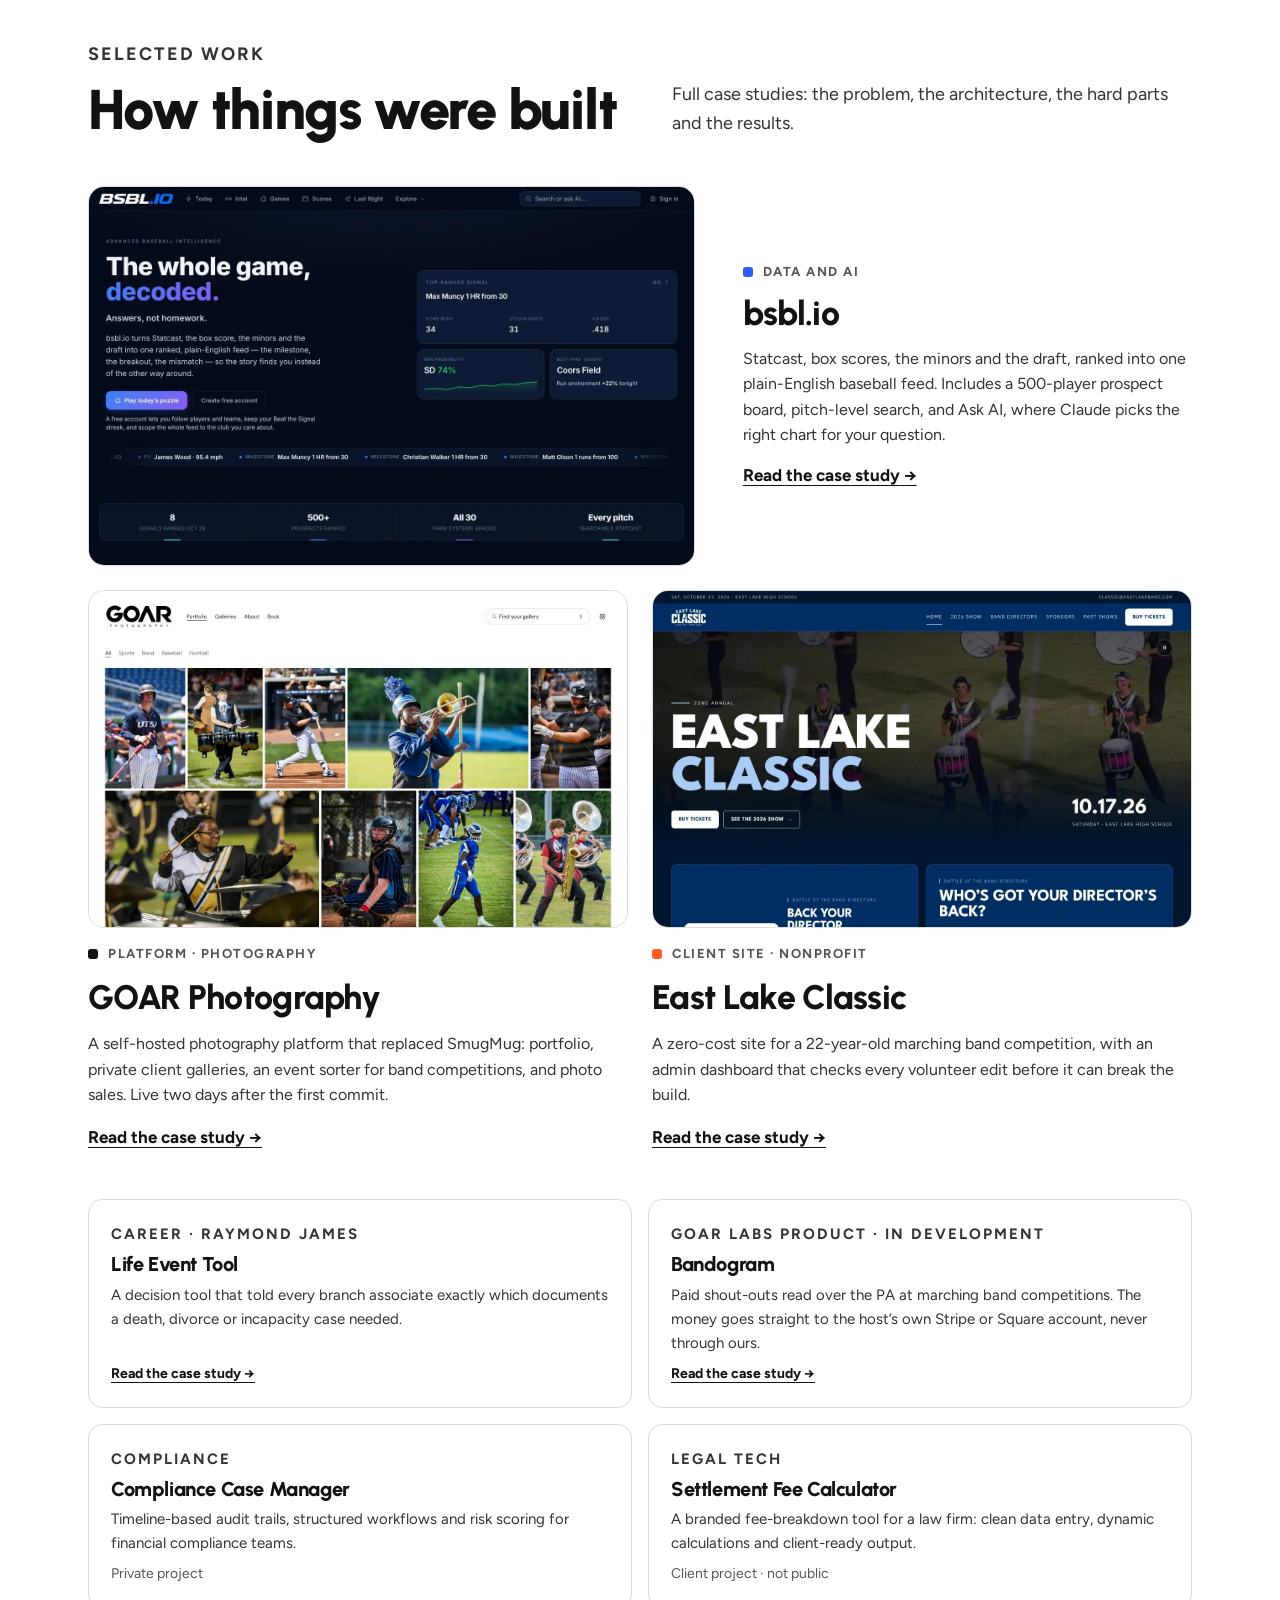
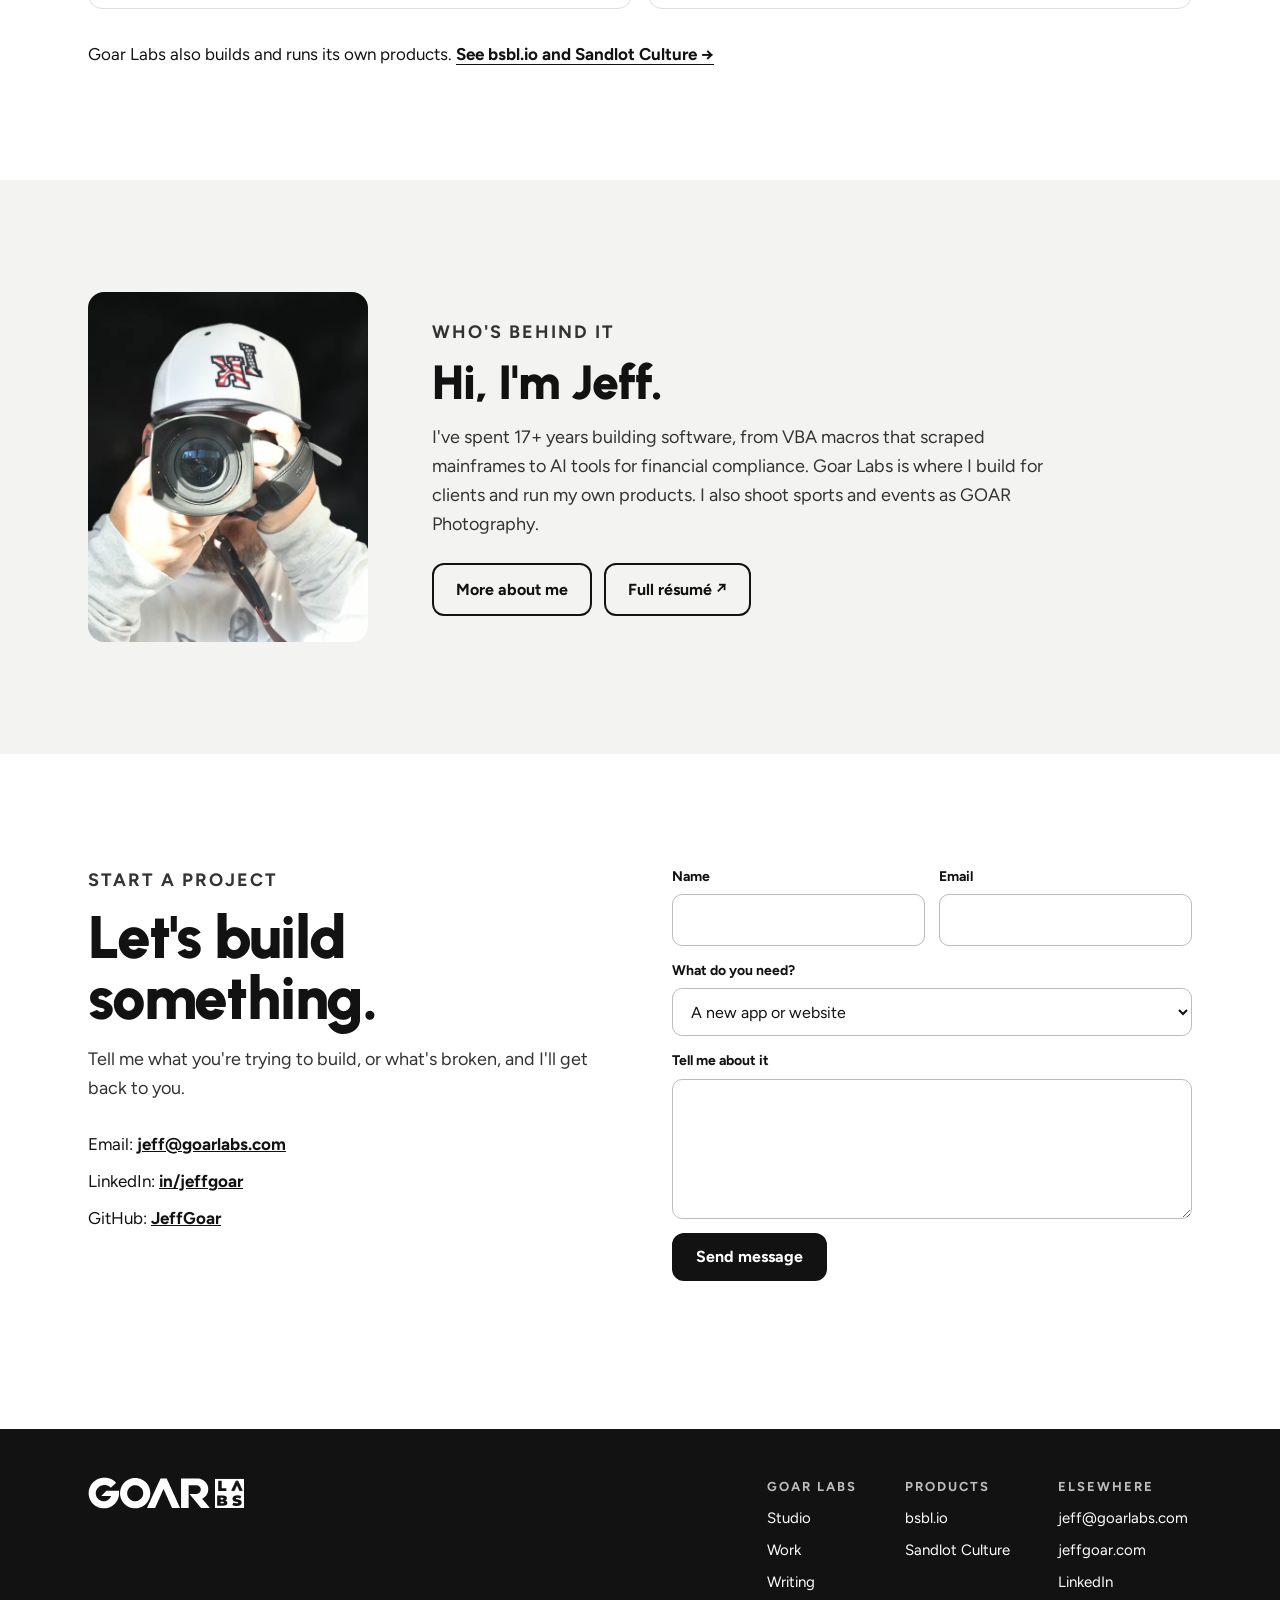
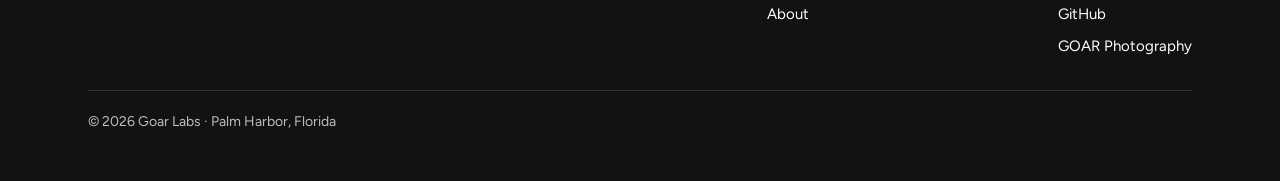
==== commit a9f62029: "About is the studio and its founder; drop the Web toys card Goar Labs is the business and jeffgoar.c" ====
--- a/studio/index.html
+++ b/studio/index.html
@@ -25,12 +25,14 @@
 <link rel="preconnect" href="https://fonts.gstatic.com" crossorigin>
 <link rel="stylesheet" href="https://fonts.googleapis.com/css2?family=Urbanist:wght@700;800;900&family=Figtree:wght@400;500;600;700&display=swap">
 <link rel="stylesheet" href="/assets/site.css">
+<script src="/assets/site.js" defer></script>
 </head>
 <body>
 <a class="skip-link" href="#main">Skip to content</a>
 <header class="site-header"><div class="wrap">
   <a class="brand" href="/" aria-label="Goar Labs home"><img src="/assets/brand/goar-labs-logo.svg" alt="Goar Labs" width="148" height="30"></a>
-  <nav class="site-nav" aria-label="Main"><a href="/studio/" aria-current="page">Studio</a><a href="/#work">Work</a><a href="/#products">Products</a><a href="/#writing">Writing</a><a href="/about.html">About</a><a class="nav-cta" href="/#contact">Start a project</a></nav>
+  <button class="nav-toggle" type="button" aria-expanded="false" aria-controls="site-nav" hidden><span class="nav-toggle-label">Menu</span><span class="nav-toggle-icon" aria-hidden="true"></span></button>
+  <nav class="site-nav" id="site-nav" aria-label="Main"><a href="/studio/" aria-current="page">Studio</a><a href="/#work">Work</a><a href="/#products">Products</a><a href="/#writing">Writing</a><a href="/about">About</a><a class="nav-cta" href="/#contact">Start a project</a></nav>
 </div></header>
 
 <main id="main">
@@ -84,7 +86,7 @@
       <p>Full case studies: the problem, the architecture, the hard parts and the results.</p>
     </div>
     <div class="work-grid">
-      <a class="work-card featured" href="/work/bsbl-io.html">
+      <a class="work-card featured" href="/work/bsbl-io">
         <span class="work-shot"><img src="/assets/work/bsbl-io/home.webp" width="1440" height="900" alt="bsbl.io home page with the headline The whole game, decoded and a top-ranked signal card" loading="lazy"></span>
         <span style="display: flex; flex-direction: column; gap: 14px">
           <span class="work-meta"><span class="dot dot-bsbl"></span>Data and AI</span>
@@ -93,14 +95,14 @@
           <span class="text-link">Read the case study →</span>
         </span>
       </a>
-      <a class="work-card" href="/work/goar-photography.html">
+      <a class="work-card" href="/work/goar-photography">
         <span class="work-shot"><img src="/assets/work/goar-photography/home.webp" width="1440" height="900" alt="GOAR Photography portfolio grid of sports and marching band photos" loading="lazy"></span>
         <span class="work-meta"><span class="dot dot-ink"></span>Platform · Photography</span>
         <h3>GOAR Photography</h3>
         <p>A self-hosted photography platform that replaced SmugMug: portfolio, private client galleries, an event sorter for band competitions, and photo sales. Live two days after the first commit.</p>
         <span class="text-link">Read the case study →</span>
       </a>
-      <a class="work-card" href="/work/east-lake-classic.html">
+      <a class="work-card" href="/work/east-lake-classic">
         <span class="work-shot"><img src="/assets/work/east-lake-classic/home.webp" width="1440" height="900" alt="East Lake Classic home page with a marching band hero and the show date" loading="lazy"></span>
         <span class="work-meta"><span class="dot dot-studio"></span>Client site · Nonprofit</span>
         <h3>East Lake Classic</h3>
@@ -109,8 +111,8 @@
       </a>
     </div>
     <div class="mini-grid">
-      <a class="mini" href="/work/life-event-tool.html" style="text-decoration: none"><p class="eyebrow">Career · Raymond James</p><h3>Life Event Tool</h3><p>A decision tool that told every branch associate exactly which documents a death, divorce or incapacity case needed.</p><span class="status text-link" style="color: var(--ink)">Read the case study →</span></a>
-      <a class="mini" href="/work/bandogram.html" style="text-decoration: none"><p class="eyebrow">Goar Labs product · In development</p><h3>Bandogram</h3><p>Paid shout-outs read over the PA at marching band competitions. The money goes straight to the host’s own Stripe or Square account, never through ours.</p><span class="status text-link" style="color: var(--ink)">Read the case study →</span></a>
+      <a class="mini" href="/work/life-event-tool" style="text-decoration: none"><p class="eyebrow">Career · Raymond James</p><h3>Life Event Tool</h3><p>A decision tool that told every branch associate exactly which documents a death, divorce or incapacity case needed.</p><span class="status text-link" style="color: var(--ink)">Read the case study →</span></a>
+      <a class="mini" href="/work/bandogram" style="text-decoration: none"><p class="eyebrow">Goar Labs product · In development</p><h3>Bandogram</h3><p>Paid shout-outs read over the PA at marching band competitions. The money goes straight to the host’s own Stripe or Square account, never through ours.</p><span class="status text-link" style="color: var(--ink)">Read the case study →</span></a>
       <div class="mini"><p class="eyebrow">Compliance</p><h3>Compliance Case Manager</h3><p>Timeline-based audit trails, structured workflows and risk scoring for financial compliance teams.</p><span class="status">Private project</span></div>
       <div class="mini"><p class="eyebrow">Legal tech</p><h3>Settlement Fee Calculator</h3><p>A branded fee-breakdown tool for a law firm: clean data entry, dynamic calculations and client-ready output.</p><span class="status">Client project · not public</span></div>
     </div>
@@ -125,7 +127,7 @@
       <p class="eyebrow">Who's behind it</p>
       <h2 style="margin-top: 12px">Hi, I'm Jeff.</h2>
       <p>I've spent 17+ years building software, from VBA macros that scraped mainframes to AI tools for financial compliance. Goar Labs is where I build for clients and run my own products. I also shoot sports and events as GOAR Photography.</p>
-      <div class="btn-row"><a class="btn btn-secondary" href="/about.html">More about me</a><a class="btn btn-secondary" href="https://www.jeffgoar.com/#experience" target="_blank" rel="noopener">Full résumé ↗</a></div>
+      <div class="btn-row"><a class="btn btn-secondary" href="/about">More about me</a><a class="btn btn-secondary" href="https://www.jeffgoar.com/#experience" target="_blank" rel="noopener">Full résumé ↗</a></div>
     </div>
   </div>
 </section>
@@ -161,9 +163,9 @@
 <footer class="site-footer"><div class="wrap">
   <a href="/" aria-label="Goar Labs home"><img src="/assets/brand/goar-labs-logo-white.svg" alt="Goar Labs" width="158" height="32"></a>
   <div class="footer-cols">
-    <div><b>Goar Labs</b><a href="/studio/">Studio</a><a href="/#work">Work</a><a href="/#writing">Writing</a><a href="/about.html">About</a></div>
+    <div><b>Goar Labs</b><a href="/studio/">Studio</a><a href="/#work">Work</a><a href="/#writing">Writing</a><a href="/about">About</a></div>
     <div><b>Products</b><a href="https://bsbl.io" target="_blank" rel="noopener">bsbl.io</a><span>Sandlot Culture</span></div>
-    <div><b>Elsewhere</b><a href="mailto:jeff@goarlabs.com">jeff@goarlabs.com</a><a href="https://www.linkedin.com/in/jeffgoar/" target="_blank" rel="noopener">LinkedIn</a><a href="https://github.com/JeffGoar" target="_blank" rel="noopener">GitHub</a><a href="https://goarphotography.com" target="_blank" rel="noopener">GOAR Photography</a></div>
+    <div><b>Elsewhere</b><a href="mailto:jeff@goarlabs.com">jeff@goarlabs.com</a><a href="https://www.jeffgoar.com/" target="_blank" rel="noopener">jeffgoar.com</a><a href="https://www.linkedin.com/in/jeffgoar/" target="_blank" rel="noopener">LinkedIn</a><a href="https://github.com/JeffGoar" target="_blank" rel="noopener">GitHub</a><a href="https://goarphotography.com" target="_blank" rel="noopener">GOAR Photography</a></div>
   </div>
   <p class="footer-base">© 2026 Goar Labs · Palm Harbor, Florida</p>
 </div></footer>
--- a/assets/site.css
+++ b/assets/site.css
@@ -32,6 +32,7 @@
 .site-nav a[aria-current="page"] { text-decoration: underline; text-underline-offset: 6px; text-decoration-thickness: 2px; }
 .site-nav .nav-cta { background: var(--ink); color: var(--paper); padding: 10px 18px; border-radius: 10px; }
 .site-nav .nav-cta:hover { background: #333; color: var(--paper); }
+.nav-toggle { display: none; }
 
 /* Buttons */
 .btn { display: inline-flex; align-items: center; justify-content: center; gap: 8px; min-height: 48px; padding: 12px 22px; border-radius: 12px; font-family: var(--body); font-size: 16px; font-weight: 700; text-decoration: none; border: 2px solid var(--ink); cursor: pointer; transition: background 0.2s, color 0.2s, transform 0.2s; }
@@ -230,6 +231,25 @@
   .hero-tiles .tile { min-height: 88px; }
   .tile b { font-size: 24px; }
 }
+/* Phone menu (assets/site.js adds .has-menu; without it the links wrap as above) */
+@media (max-width: 820px) {
+  .site-header.has-menu .wrap { position: relative; flex-wrap: nowrap; padding-block: 12px; }
+  .site-header.has-menu .nav-toggle { display: inline-flex; align-items: center; gap: 10px; min-height: 44px; padding: 0 14px; margin-right: -6px; border: 1px solid var(--line); border-radius: 10px; background: var(--paper); color: var(--ink); font: 600 16px/1 var(--body); cursor: pointer; }
+  .site-header.has-menu .nav-toggle:hover { border-color: var(--ink); }
+  .nav-toggle-icon, .nav-toggle-icon::before, .nav-toggle-icon::after { display: block; width: 18px; height: 2px; border-radius: 2px; background: currentColor; }
+  .nav-toggle-icon { position: relative; }
+  .nav-toggle-icon::before, .nav-toggle-icon::after { content: ''; position: absolute; left: 0; transition: transform .2s ease; }
+  .nav-toggle-icon::before { top: -6px; }
+  .nav-toggle-icon::after { top: 6px; }
+  .site-header.is-open .nav-toggle-icon { background: transparent; }
+  .site-header.is-open .nav-toggle-icon::before { transform: translateY(6px) rotate(45deg); }
+  .site-header.is-open .nav-toggle-icon::after { transform: translateY(-6px) rotate(-45deg); }
+  .site-header.has-menu .site-nav { display: none; position: absolute; top: 100%; left: 0; right: 0; width: auto; flex-direction: column; align-items: stretch; gap: 0; padding: 4px var(--gutter) 20px; background: var(--paper); border-bottom: 1px solid var(--line); box-shadow: 0 18px 30px rgba(18, 18, 18, 0.08); max-height: calc(100vh - 70px); overflow-y: auto; }
+  .site-header.has-menu.is-open .site-nav { display: flex; }
+  .site-header.has-menu .site-nav a { padding: 14px 0; font-size: 18px; border-bottom: 1px solid var(--line); }
+  .site-header.has-menu .site-nav a[aria-current="page"] { text-underline-offset: 6px; }
+  .site-header.has-menu .site-nav .nav-cta { margin: 18px 0 0; padding: 14px 18px; text-align: center; border-bottom: 0; }
+}
 @media (prefers-reduced-motion: reduce) {
   html { scroll-behavior: auto; }
   *, *::before, *::after { transition: none !important; }
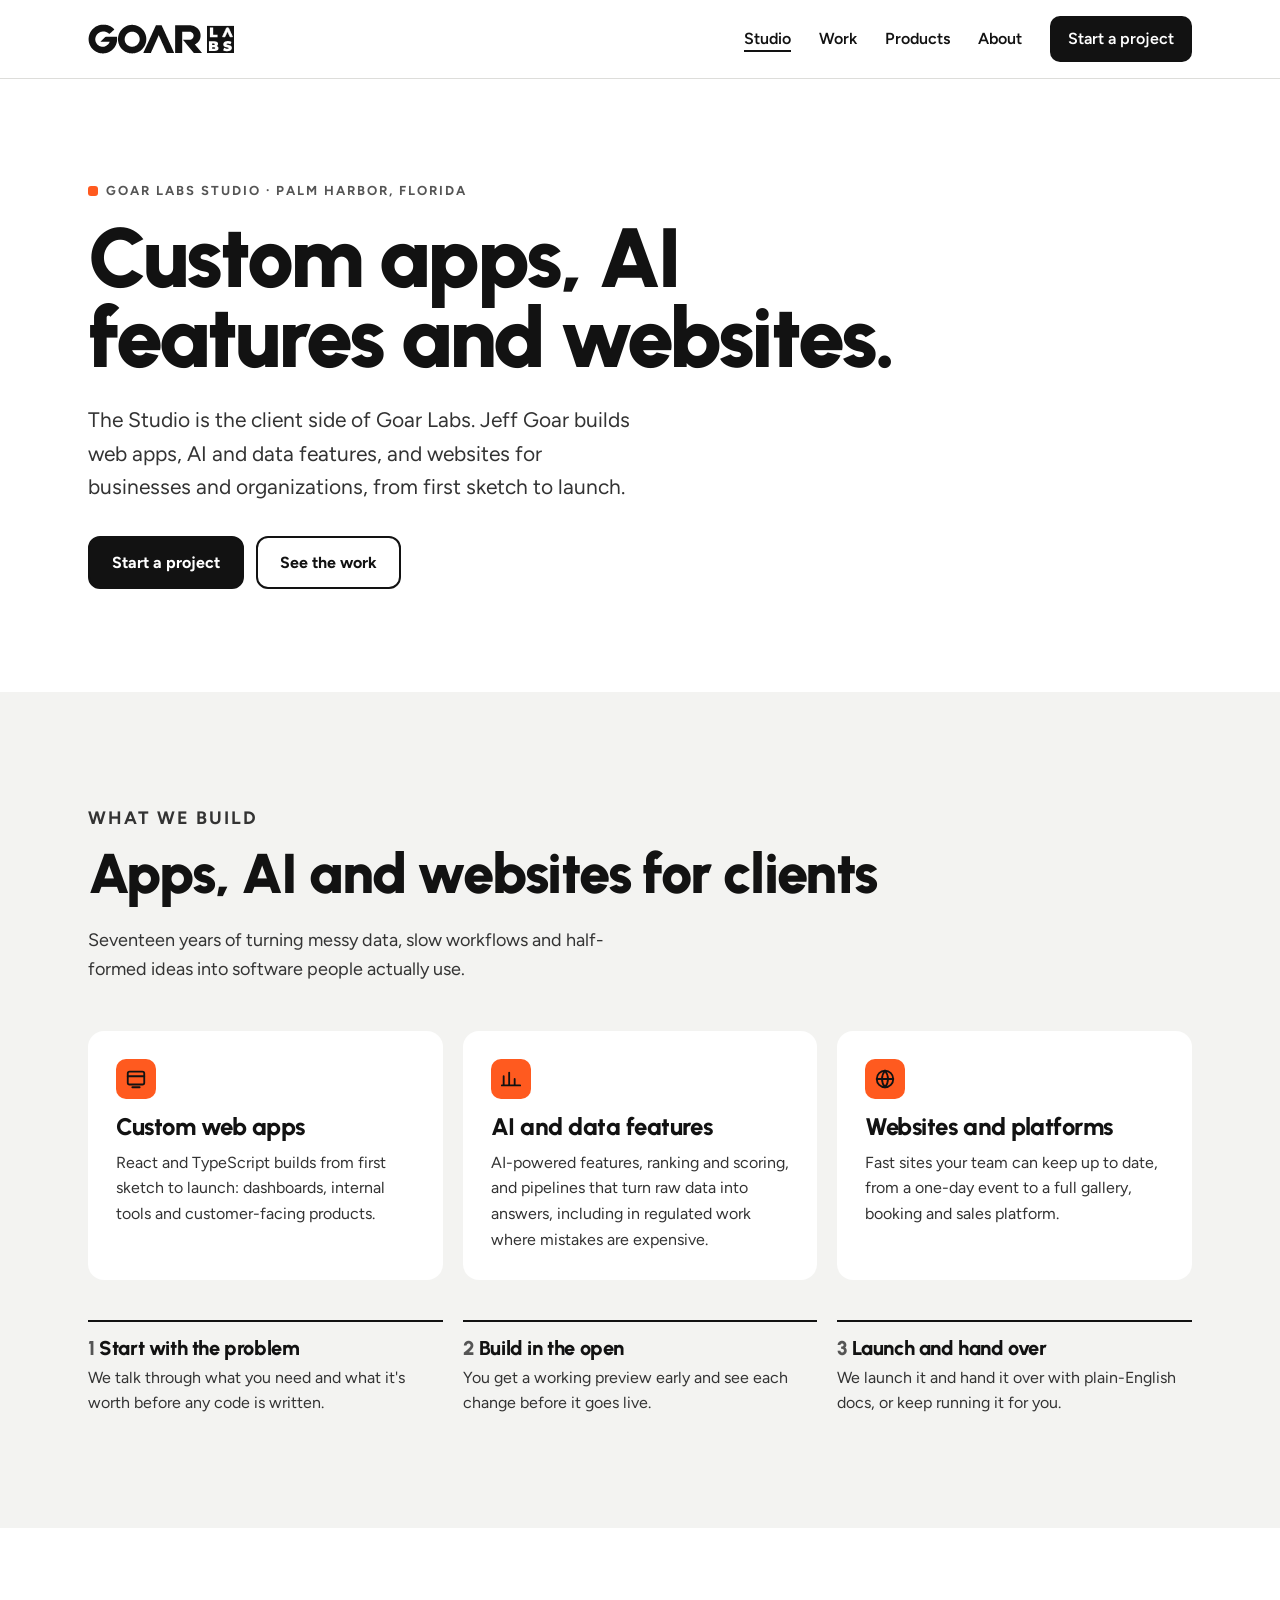
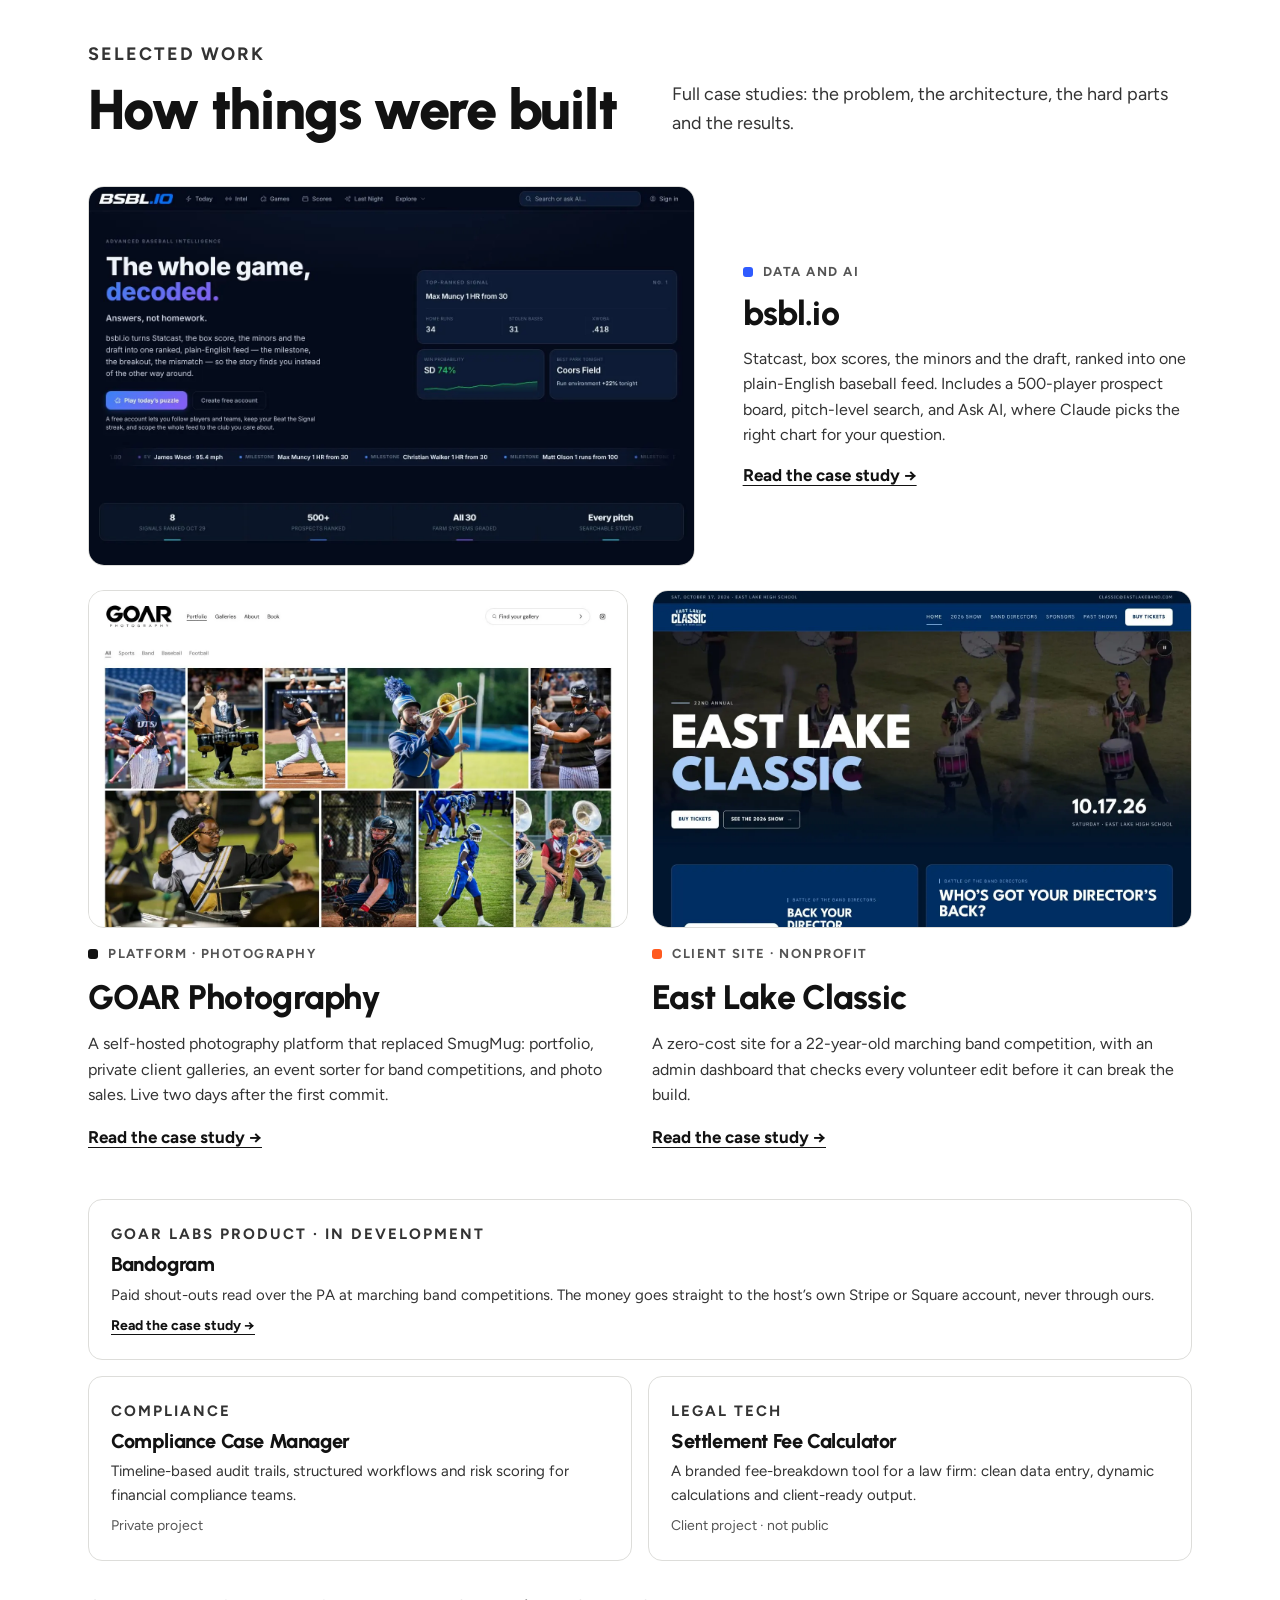
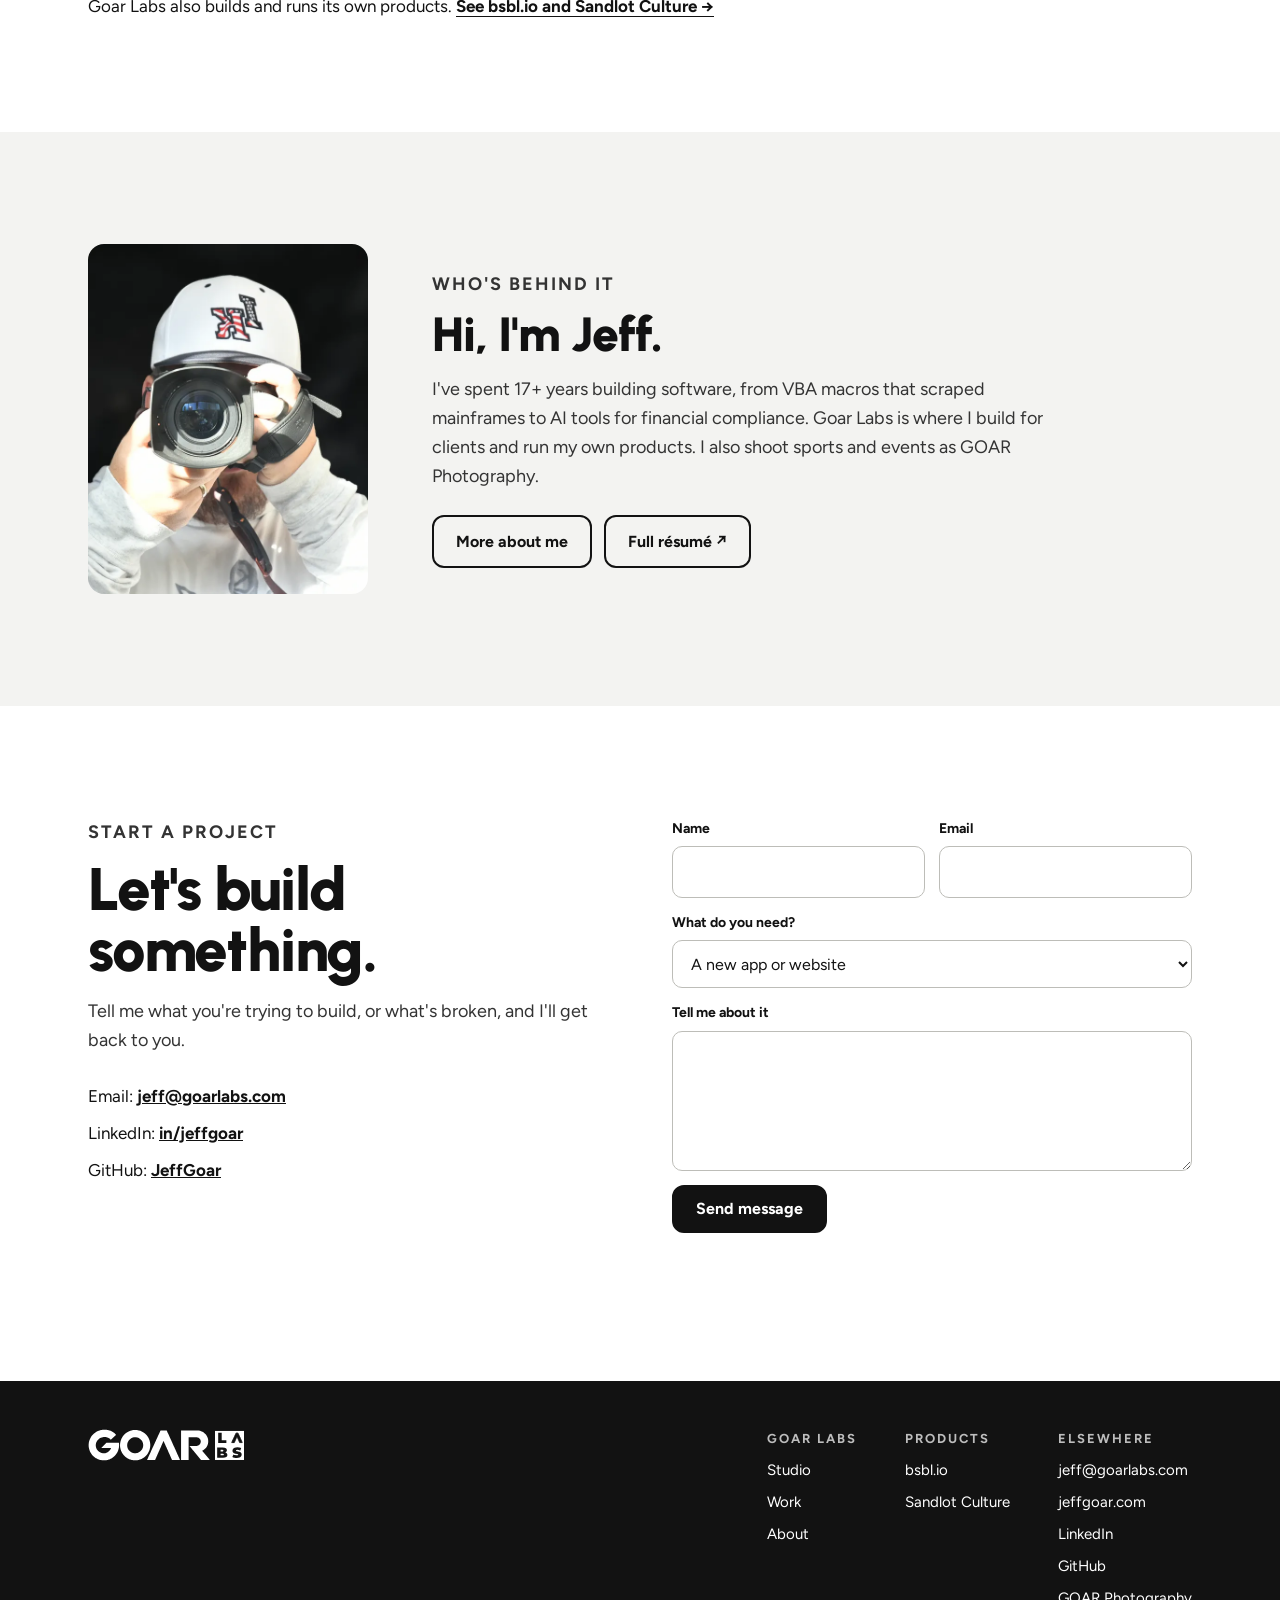
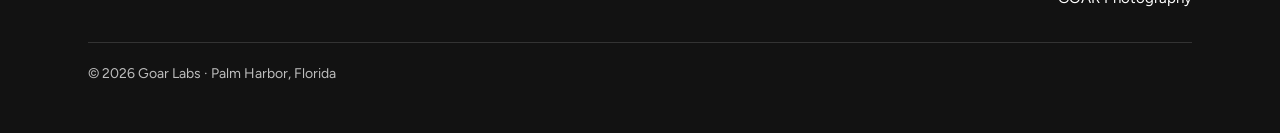
==== commit e8882d9d: "Move the essays and the Life Event Tool to jeffgoar.com Goar Labs is the business; jeffgoar.com is J" ====
--- a/studio/index.html
+++ b/studio/index.html
@@ -32,7 +32,7 @@
 <header class="site-header"><div class="wrap">
   <a class="brand" href="/" aria-label="Goar Labs home"><img src="/assets/brand/goar-labs-logo.svg" alt="Goar Labs" width="148" height="30"></a>
   <button class="nav-toggle" type="button" aria-expanded="false" aria-controls="site-nav" hidden><span class="nav-toggle-label">Menu</span><span class="nav-toggle-icon" aria-hidden="true"></span></button>
-  <nav class="site-nav" id="site-nav" aria-label="Main"><a href="/studio/" aria-current="page">Studio</a><a href="/#work">Work</a><a href="/#products">Products</a><a href="/#writing">Writing</a><a href="/about">About</a><a class="nav-cta" href="/#contact">Start a project</a></nav>
+  <nav class="site-nav" id="site-nav" aria-label="Main"><a href="/studio/" aria-current="page">Studio</a><a href="/#work">Work</a><a href="/#products">Products</a><a href="/about">About</a><a class="nav-cta" href="/#contact">Start a project</a></nav>
 </div></header>
 
 <main id="main">
@@ -111,8 +111,7 @@
       </a>
     </div>
     <div class="mini-grid">
-      <a class="mini" href="/work/life-event-tool" style="text-decoration: none"><p class="eyebrow">Career · Raymond James</p><h3>Life Event Tool</h3><p>A decision tool that told every branch associate exactly which documents a death, divorce or incapacity case needed.</p><span class="status text-link" style="color: var(--ink)">Read the case study →</span></a>
-      <a class="mini" href="/work/bandogram" style="text-decoration: none"><p class="eyebrow">Goar Labs product · In development</p><h3>Bandogram</h3><p>Paid shout-outs read over the PA at marching band competitions. The money goes straight to the host’s own Stripe or Square account, never through ours.</p><span class="status text-link" style="color: var(--ink)">Read the case study →</span></a>
+      <a class="mini mini-wide" href="/work/bandogram" style="text-decoration: none"><p class="eyebrow">Goar Labs product · In development</p><h3>Bandogram</h3><p>Paid shout-outs read over the PA at marching band competitions. The money goes straight to the host’s own Stripe or Square account, never through ours.</p><span class="status text-link" style="color: var(--ink)">Read the case study →</span></a>
       <div class="mini"><p class="eyebrow">Compliance</p><h3>Compliance Case Manager</h3><p>Timeline-based audit trails, structured workflows and risk scoring for financial compliance teams.</p><span class="status">Private project</span></div>
       <div class="mini"><p class="eyebrow">Legal tech</p><h3>Settlement Fee Calculator</h3><p>A branded fee-breakdown tool for a law firm: clean data entry, dynamic calculations and client-ready output.</p><span class="status">Client project · not public</span></div>
     </div>
@@ -163,7 +162,7 @@
 <footer class="site-footer"><div class="wrap">
   <a href="/" aria-label="Goar Labs home"><img src="/assets/brand/goar-labs-logo-white.svg" alt="Goar Labs" width="158" height="32"></a>
   <div class="footer-cols">
-    <div><b>Goar Labs</b><a href="/studio/">Studio</a><a href="/#work">Work</a><a href="/#writing">Writing</a><a href="/about">About</a></div>
+    <div><b>Goar Labs</b><a href="/studio/">Studio</a><a href="/#work">Work</a><a href="/about">About</a></div>
     <div><b>Products</b><a href="https://bsbl.io" target="_blank" rel="noopener">bsbl.io</a><span>Sandlot Culture</span></div>
     <div><b>Elsewhere</b><a href="mailto:jeff@goarlabs.com">jeff@goarlabs.com</a><a href="https://www.jeffgoar.com/" target="_blank" rel="noopener">jeffgoar.com</a><a href="https://www.linkedin.com/in/jeffgoar/" target="_blank" rel="noopener">LinkedIn</a><a href="https://github.com/JeffGoar" target="_blank" rel="noopener">GitHub</a><a href="https://goarphotography.com" target="_blank" rel="noopener">GOAR Photography</a></div>
   </div>
